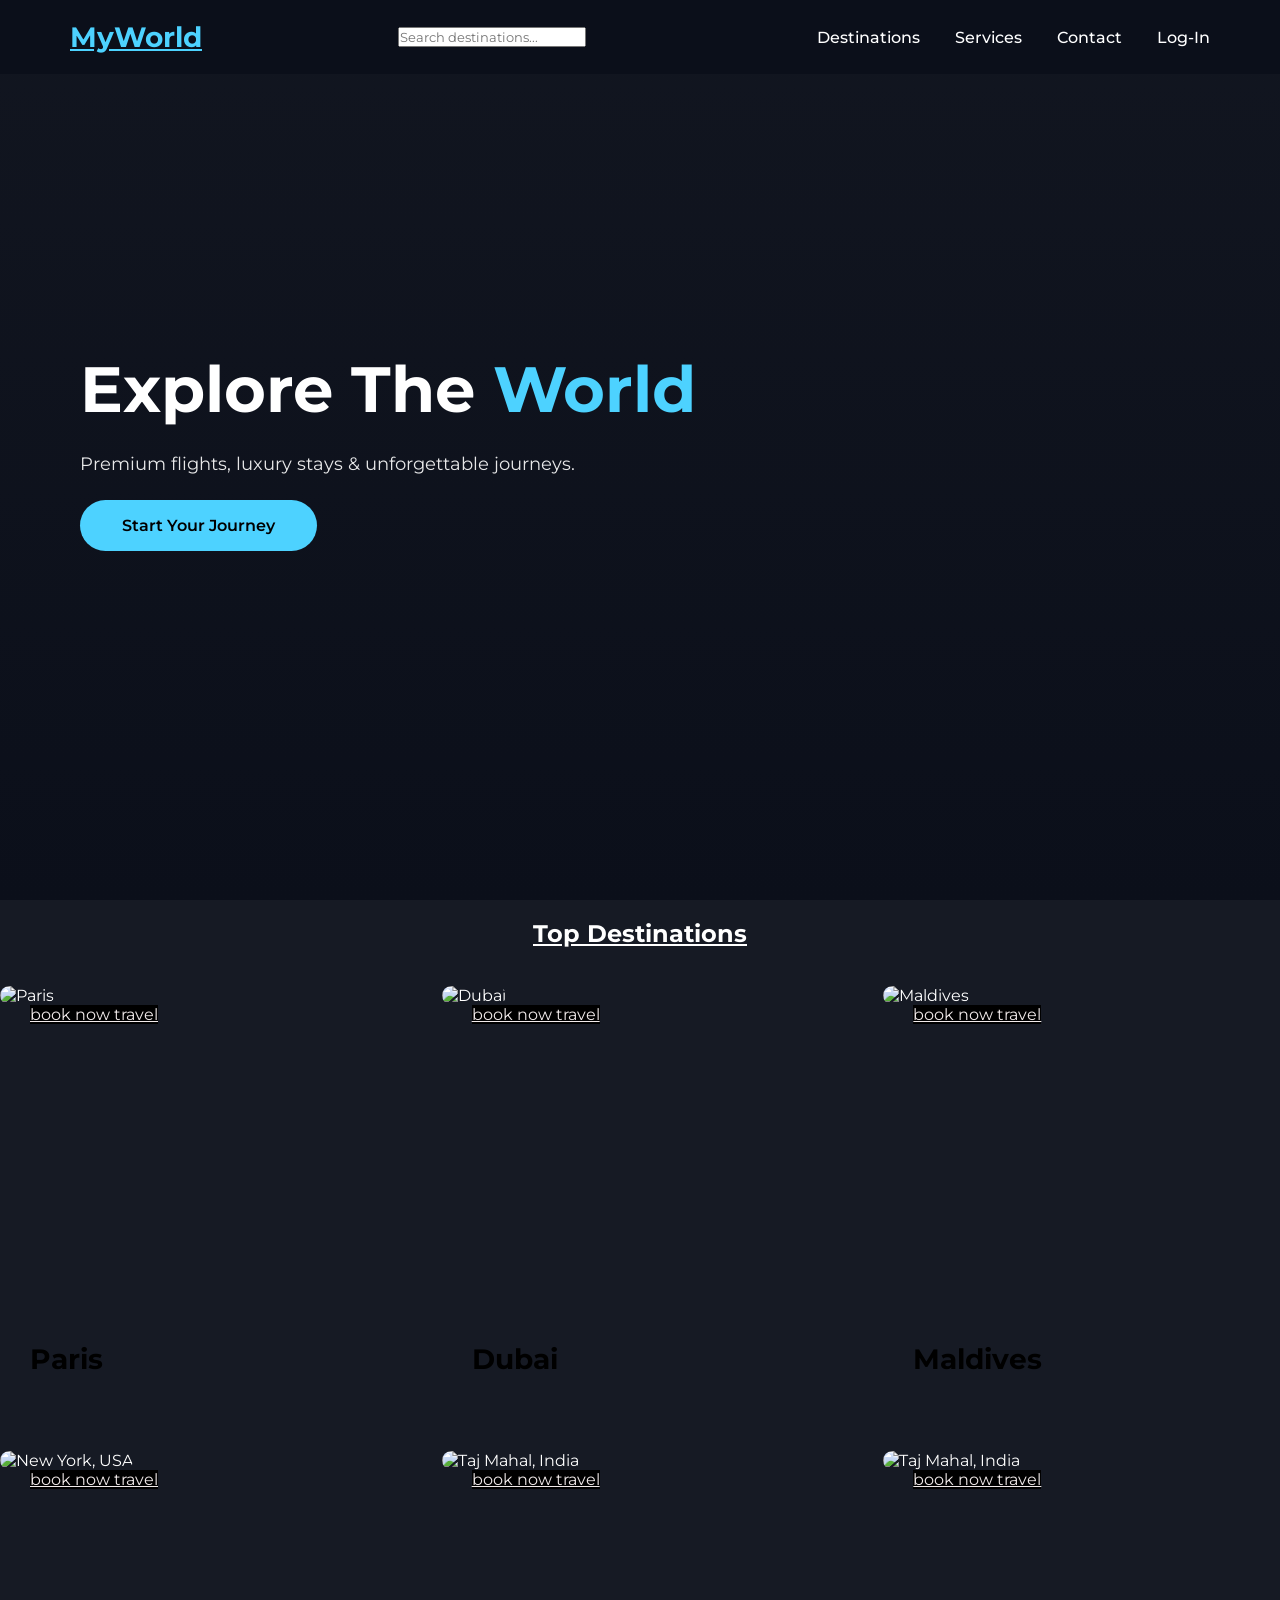
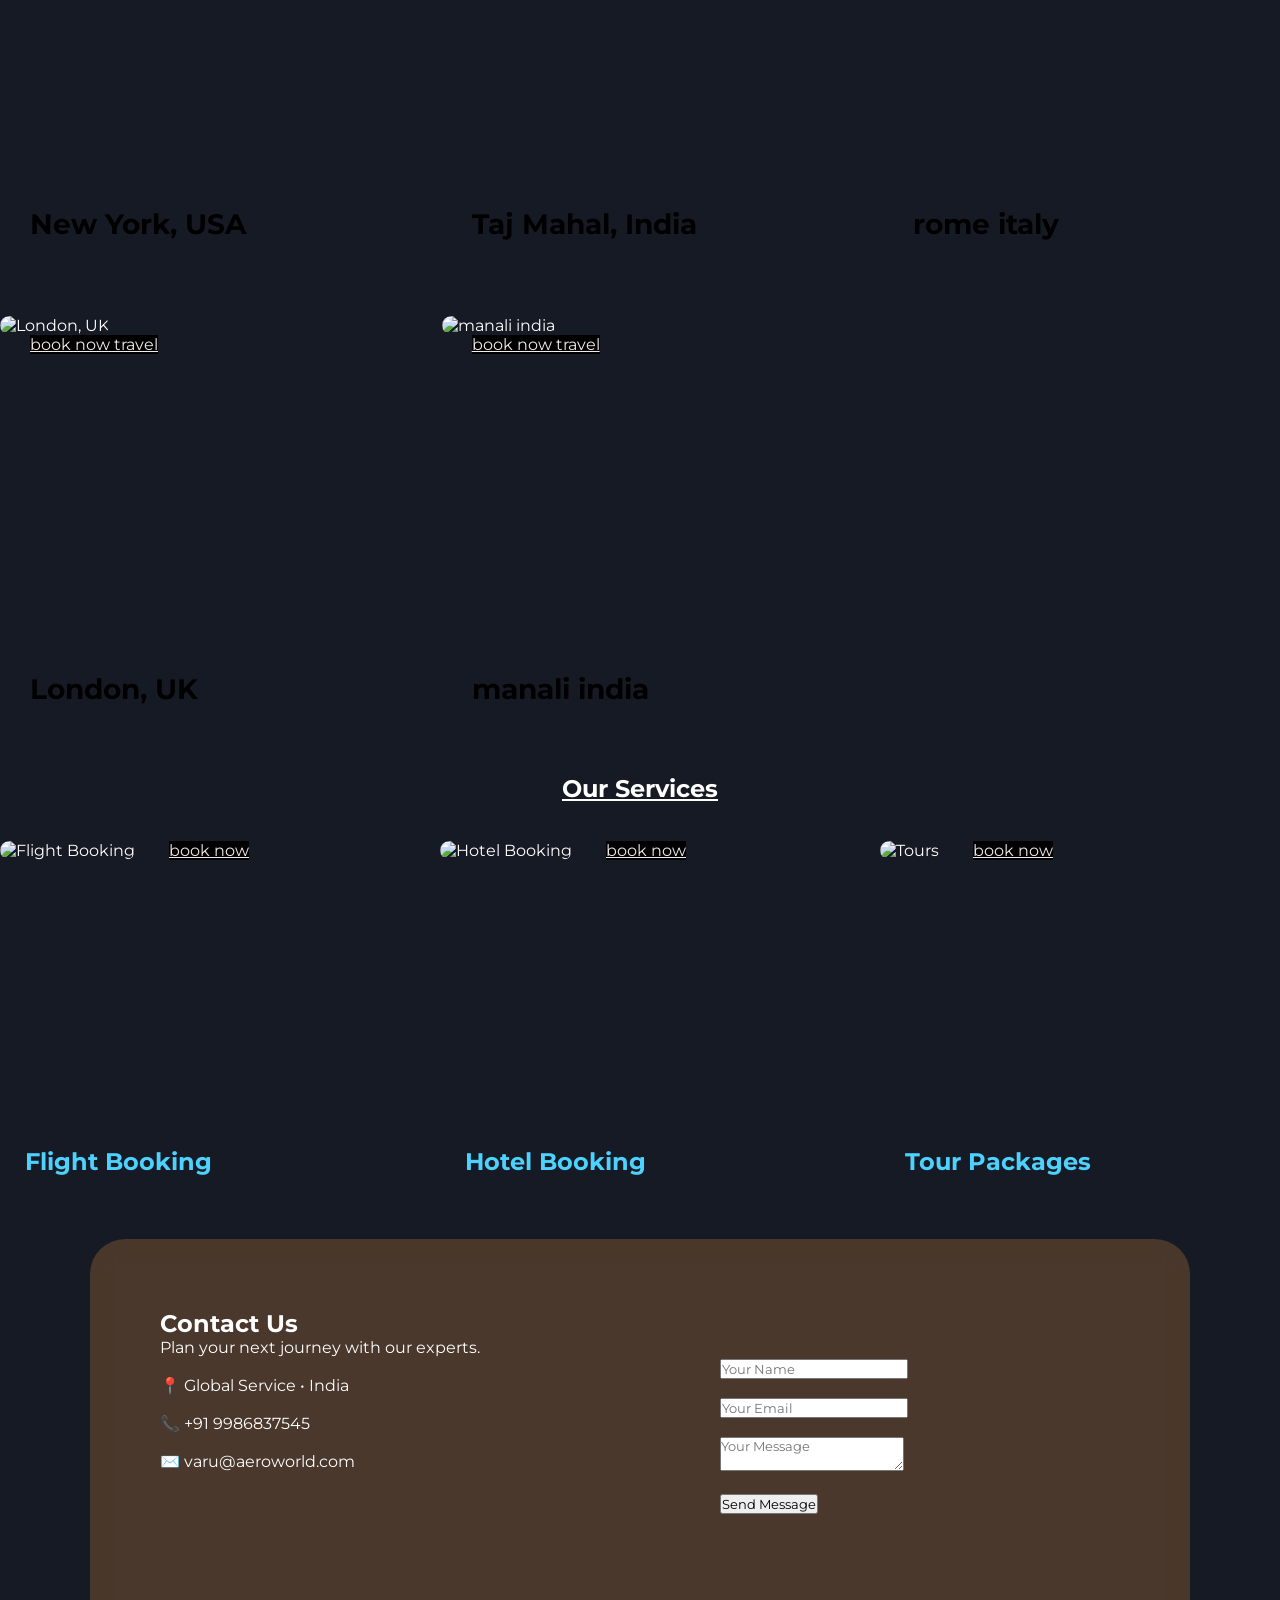
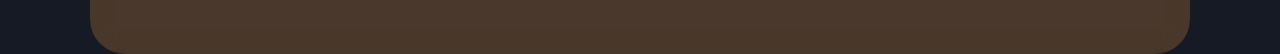
==== index.html @ 5f52fc0b "Add files via upload" ====
<!DOCTYPE html>
<html lang="en">
<head>
  <meta charset="UTF-8">
  <title>AeroWorld – Global Travel</title>
  <meta name="viewport" content="width=device-width, initial-scale=1.0">

  <!-- Google Font -->
  <link href="https://fonts.googleapis.com/css2?family=Montserrat:wght@300;400;600;700&display=swap" rel="stylesheet">

  <!-- External CSS -->
  <link rel="stylesheet" href="my.css">
</head>
<header>
  <nav>
    <h1><u>MyWorld</u></h1>
    <input type="text" placeholder="Search destinations...">
    <ul>
      <li><a href="#dest">Destinations</a></li>
      <li><a href="#services">Services</a></li>
      <li><a href="#contact">Contact</a></li>
      <li><a href="i.html">Log-In</a></li>
    </ul>
  </nav>
</header>
<div class="hero">
  <div class="hero-content">
    <h2>Explore The <span>World</span></h2>
    <p>Premium flights, luxury stays & unforgettable journeys.</p>
    <a href="#dest">Start Your Journey</a>
  </div>
</div>
<br>
<selection id="dest">
<div class="section-title">
  <h2><u>Top Destinations</u></h2>
</div>
<br>
<br>
<div class="destinations">
  <div class="place">
    <img src="https://images.unsplash.com/photo-1505761671935-60b3a7427bad" alt="Paris">
    <div class="place-info"><h3><a href="payment.html">Paris</a></h3></div>
    <a class="box" href="payment.html">book now travel</a>
  </div>

  <div class="place">
    <img src="https://travelbooksfood.com/wp-content/uploads/2019/05/Places_to_visit_in_Dubai_itinerary_Atlantis-1024x555.jpg" alt="Dubai">
    <div class="place-info"><h3><a href="payment.html">Dubai</a></h3></div>
    <a class="box" href="payment.html">book now travel </a>
  </div>

  <div class="place">
    <img src="https://media.istockphoto.com/id/153006184/photo/maldives-villa-piles-on-water.jpg?s=612x612&w=0&k=20&c=YEwre6THY_VD_yIfHOAIBB_j-tIMYBNjMWDm5SXHIOQ=" alt="Maldives">
    <div class="place-info"><h3><a href="payment.html">Maldives</a></h3></div>
    <a class="box" href="payment.html">book now travel</a>
  </div>
  
  <div class="place">
    <img src="https://thumbs.dreamstime.com/b/statue-liberty-new-york-city-skyline-16070453.jpg" alt="New York, USA">
    <div class="place-info"><h3><a href="payment.html">New York, USA</a></h3></div>
    <a class="box" href="payment.html">book now travel</a>
  </div>
  <div class="place">
    <img src="https://i.pinimg.com/736x/43/6c/d0/436cd0fac97b6617bb3ca6f64f1af87b.jpg"alt="Taj Mahal, India">
    <div class="place-info"><h3><a href="payment.html">Taj Mahal, India</a></h3></div>
    <a class="box" href="payment.html">book now travel </a>
  </div>
  <div class="place">
    <img src="https://media.istockphoto.com/id/516314895/photo/rome.jpg?s=612x612&w=0&k=20&c=QKWmeJIo3XB37ICC4Ex-vc4q4F0DzanzY6qYblqFAQc="alt="Taj Mahal, India">
    <div class="place-info"><h3><a href="payment.html">rome italy</a></h3></div>
    <a class="box" href="payment.html">book now travel </a>
  </div>
  <div class="place">
    <img src="https://static.vecteezy.com/system/resources/thumbnails/038/916/068/small/panoramic-view-of-the-city-of-london-business-district-photo.jpg"alt="London, UK">
    <div class="place-info"><h3><a href="payment.html">London, UK</a></h3></div>
    <a class="box" href="payment.html">book now travel  </a>
  </div>
  <div class="place">
    <img src="https://experiencemyindia.com/wp-content/uploads/2024/09/manali.jpg"alt="manali india">
    <div class="place-info"><h3><a href="payment.html">manali india</a></h3></div>
    <a class="box" href="payment.html">book now travel  </a>
  </div>
</div>
</selection>
<br>
<br>
<selection id="services">
<div class="section-title">
  <h2><u>Our Services</u></h2>
</div>
<br>
<br>
<div class="service-grid">
  <div class="service-card">
    <img src="https://images.unsplash.com/photo-1436491865332-7a61a109cc05" alt="Flight Booking">
     <div class="service-info"><h3>Flight Booking</h3></div>
     <a class="box" href="payment.html">book now </a>
</div>
  <div class="service-card">
    <img src="https://images.unsplash.com/photo-1566073771259-6a8506099945" alt="Hotel Booking">
    <div class="service-info"><h3>Hotel Booking</h3></div>
    <a class="box" href="payment.html">book now </a>
  </div>

  <div class="service-card">
    <img src="https://images.unsplash.com/photo-1500530855697-b586d89ba3ee" alt="Tours">
    <div class="service-info"><h3>Tour Packages</h3></div>
    <a class="box" href="payment.html">book now </a>
  </div>
</div>
</selection>
<br>
<br>
<selection id="contact">
<div class="contact-box">
  <div>
    <h2>Contact Us</h2>
    <p>Plan your next journey with our experts.</p>
    <br>
    <p>📍 Global Service • India</p>
    <br>
    <p>📞 +91 9986837545</p>
    <br>
    <p>✉️ varu@aeroworld.com</p>
  </div>

  <form>
    <input type="text" placeholder="Your Name" required>
    <br>
    <br>
    <input type="email" placeholder="Your Email" required>
    <br>
    <br>
    <textarea placeholder="Your Message"></textarea>
    <br>
    <br>
    <button type="submit">Send Message</button>
  </form>
</div>
</selection>
---- my.css ----
*{
    margin:0;
    padding:0;
    box-sizing:border-box;
    font-family:'Montserrat',sans-serif;
  }
  
  body{
    background:#0b0f1af3;
    color:#fff;
  }
  
  /* ================= HEADER ================= */
  header{
    position:fixed;
    top:0;
    width:100%;
    padding:20px 70px;
    background:rgba(11,15,26,0.85);
    backdrop-filter:blur(12px);
    z-index:1000;
  }
  nav{
    display:flex;
    align-items:center;
    justify-content:space-between;
  }

  nav h1{
    font-size:28px;
    font-weight:700;
    display: flex;
    color:#4dd2ff;
    margin: 0%;

  }
  
  nav ul{
    list-style:none;
    display:flex;
  }
  
  nav ul li{
    margin-left:35px;
  }
  
  nav ul li a{
    color:#fff;
    text-decoration:none;
    font-weight:500;
    position:relative;
  }
  
  nav ul li a::after{
    content:'';
    position:absolute;
    width:0;
    height:2px;
    background:#4dd2ff;
    left:0;
    bottom:-6px;
    transition:0.3s;
  }
  
  nav ul li a:hover::after{
    width:100%;
  }
  .hero{
    height:100vh;
    background:
      linear-gradient(180deg,rgba(11,15,26,0.4),#0b0f1a),
      url("https://images.unsplash.com/photo-1488646953014-85cb44e25828");
    background-size:cover;
    background-position:center;
    display:flex;
    align-items:center;
    padding:0 80px;
  }
  
  .hero-content{
    max-width:620px;
    animation:fadeUp 1.5s ease;
  }
  
  .hero-content h2{
    font-size:64px;
  }
  
  .hero-content span{
    color:#4dd2ff;
  }
  
  .hero-content p{
    margin:25px 0;
    font-size:18px;
    opacity:0.9;
  }
  
  .hero-content a{
    display:inline-block;
    padding:16px 42px;
    background:#4dd2ff;
    color:#000;
    border-radius:50px;
    text-decoration:none;
    font-weight:600;
  }
  .section-title
  {
    text-align: center;
  }
  .destinations{
    display:grid;
    grid-template-columns:repeat(auto-fit,minmax(300px,1fr));
    gap:45px;
  }
  
  .place{
    position:relative;
   border-radius: 30px;
    height:420px;
  }
  .place img{
    width:100%;
    height:100%;
    object-fit:cover;
    transition:0.6s;
    border-radius: 30px;
  }
  
  
  .place::after{
    content:'';
    position:absolute;
    inset:0;
  }
  
  .place-info a{
    position:absolute;
    bottom:30px;
    left:30px;
    color: black;
    text-decoration: none;
  }
  
  .place-info h3{
    font-size:28px;
  }
  .box
  {
    text-align: center;
    margin: auto;
    height: 20px;
    width: 80px;
    color:rgb(240, 240, 240) ;
    text-decoration:underline;
    margin: 30px;
  }
  .service-grid{
    display:grid;
    grid-template-columns:repeat(auto-fit,minmax(280px,1fr));
    gap:40px;
  }
  
  .service-card{
    position:relative;
    height:360px;
    border-radius:28px;
  }
  
  .service-card img{
    width:100%;
    height:100%;
    object-fit:cover;
    border-radius: 30px;
    transition: 0.54em;
  }
  
  
  .service-card::after{
    content:'';
    position:absolute;
    inset:0;
  }
  
  .service-info{
    position:absolute;
    bottom:25px;
    left:25px;
    color: rgba(0, 0, 0, 0.622);
  }
  
  .service-info h3{
    color:#4dd2ff;
    font-size:24px;
  }
  .contact-box{
    max-width:1100px;
    margin:auto;
    background:rgba(191,127,62,0.3);
    backdrop-filter:blur(12px);
    border-radius:35px;
    padding:70px;
    display:grid;
    grid-template-columns:1fr 1fr;
    gap:60px;
  }
  
  .contact input,
  .contact textarea{
    width:100%;
    padding:16px;
    margin-bottom:18px;
    border:none;
    border-radius:12px;
    background:#0b0f1a;
    color:#fff;
  }
  
  .contact button{
    width:100%;
    padding:16px;
    border:none;
    border-radius:30px;
    background:#4dd2ff;
    font-weight:600;
    cursor:pointer;
  }
  .box{
    width: 100px;
    height: 20px;
    background-color: black;
    color: #f1eaea;
  }
.contact-box form{
margin:50px;
padding-bottom:20px;

}
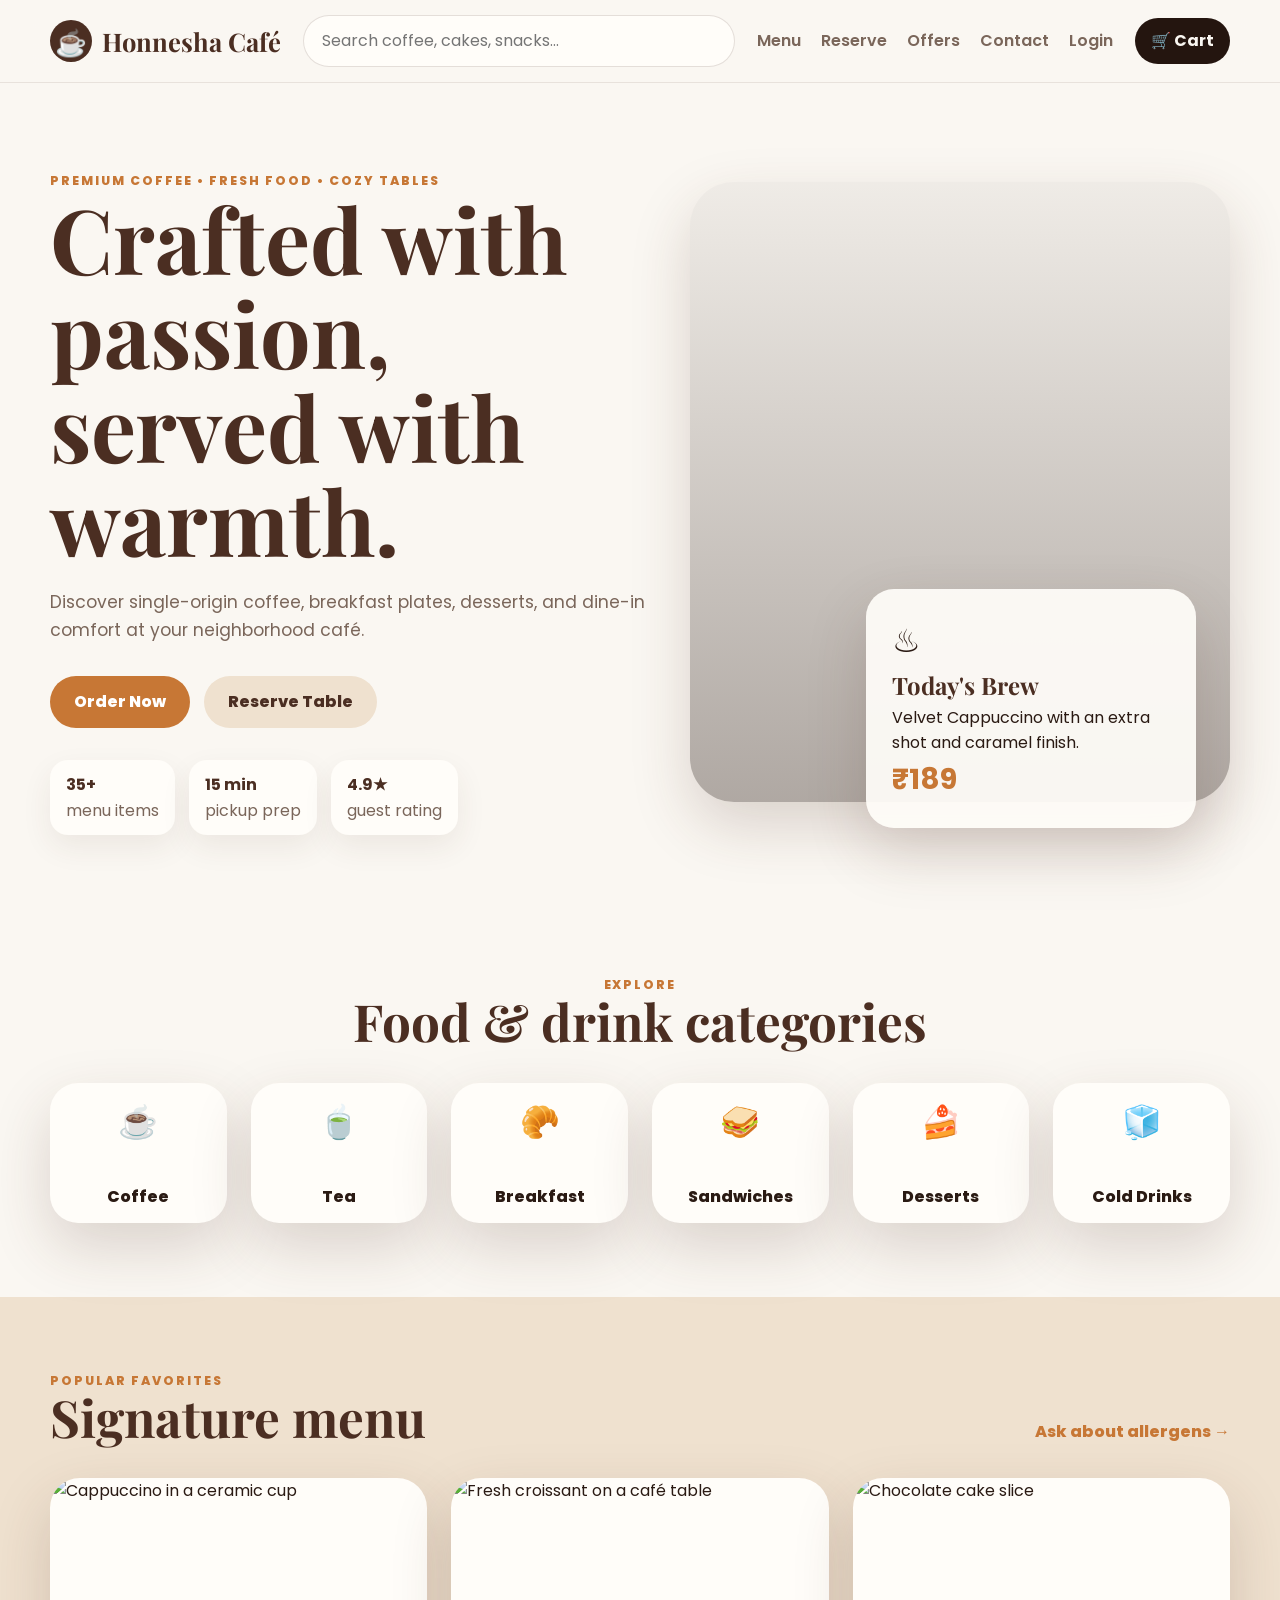
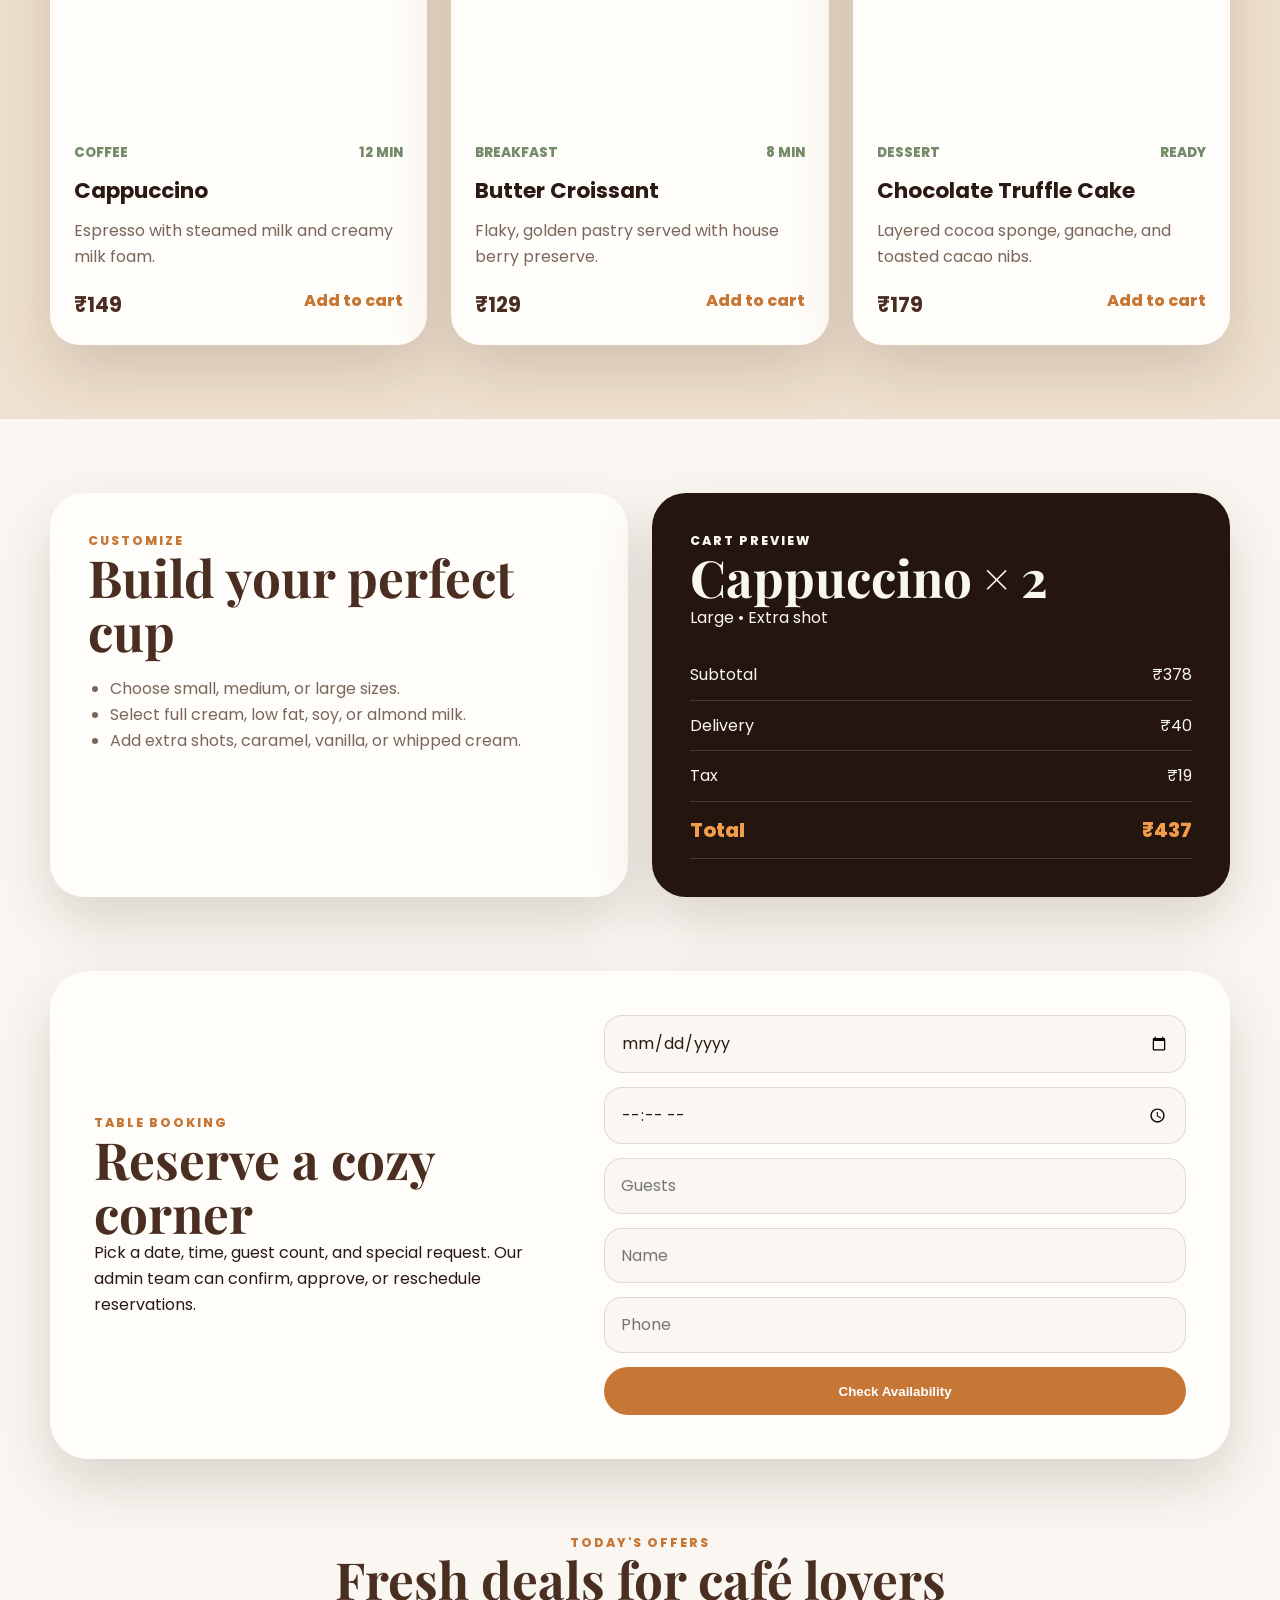
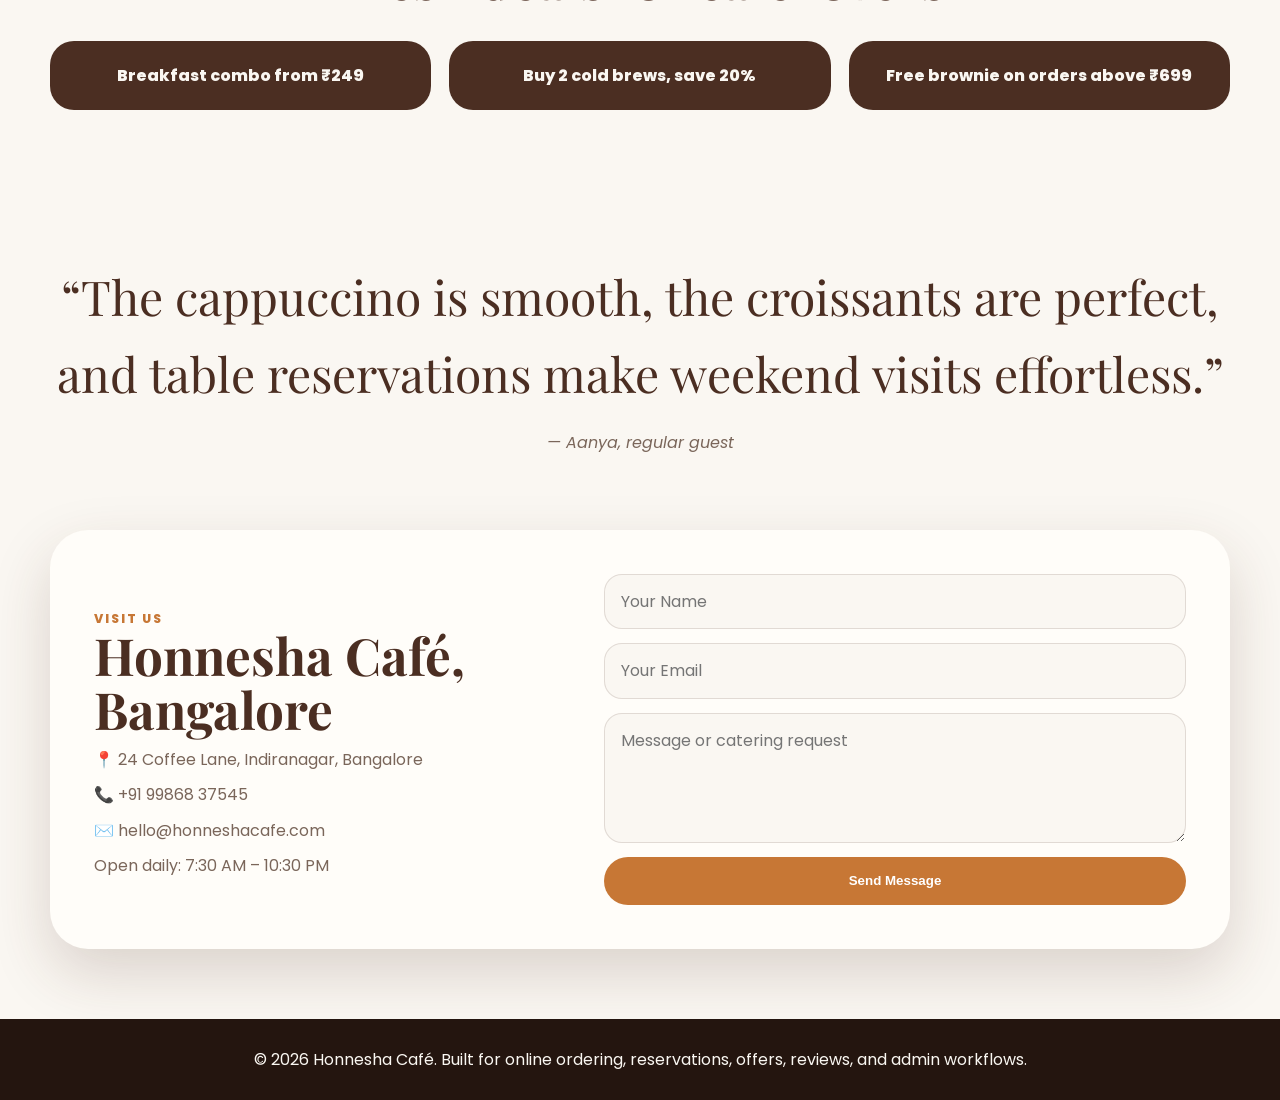
==== commit d0cbdea5: "Build cafe website landing experience" ====
--- a/index.html
+++ b/index.html
@@ -1,141 +1,190 @@
-<!DOCTYPE html>
-<html lang="en">
-<head>
-  <meta charset="UTF-8">
-  <title>AeroWorld – Global Travel</title>
-  <meta name="viewport" content="width=device-width, initial-scale=1.0">
-
-  <!-- Google Font -->
-  <link href="https://fonts.googleapis.com/css2?family=Montserrat:wght@300;400;600;700&display=swap" rel="stylesheet">
-
-  <!-- External CSS -->
-  <link rel="stylesheet" href="my.css">
-</head>
-<header>
-  <nav>
-    <h1><u>MyWorld</u></h1>
-    <input type="text" placeholder="Search destinations...">
-    <ul>
-      <li><a href="#dest">Destinations</a></li>
-      <li><a href="#services">Services</a></li>
-      <li><a href="#contact">Contact</a></li>
-      <li><a href="i.html">Log-In</a></li>
-    </ul>
-  </nav>
-</header>
-<div class="hero">
-  <div class="hero-content">
-    <h2>Explore The <span>World</span></h2>
-    <p>Premium flights, luxury stays & unforgettable journeys.</p>
-    <a href="#dest">Start Your Journey</a>
-  </div>
-</div>
-<br>
-<selection id="dest">
-<div class="section-title">
-  <h2><u>Top Destinations</u></h2>
-</div>
-<br>
-<br>
-<div class="destinations">
-  <div class="place">
-    <img src="https://images.unsplash.com/photo-1505761671935-60b3a7427bad" alt="Paris">
-    <div class="place-info"><h3><a href="payment.html">Paris</a></h3></div>
-    <a class="box" href="payment.html">book now travel</a>
-  </div>
-
-  <div class="place">
-    <img src="https://travelbooksfood.com/wp-content/uploads/2019/05/Places_to_visit_in_Dubai_itinerary_Atlantis-1024x555.jpg" alt="Dubai">
-    <div class="place-info"><h3><a href="payment.html">Dubai</a></h3></div>
-    <a class="box" href="payment.html">book now travel </a>
-  </div>
-
-  <div class="place">
-    <img src="https://media.istockphoto.com/id/153006184/photo/maldives-villa-piles-on-water.jpg?s=612x612&w=0&k=20&c=YEwre6THY_VD_yIfHOAIBB_j-tIMYBNjMWDm5SXHIOQ=" alt="Maldives">
-    <div class="place-info"><h3><a href="payment.html">Maldives</a></h3></div>
-    <a class="box" href="payment.html">book now travel</a>
-  </div>
-  
-  <div class="place">
-    <img src="https://thumbs.dreamstime.com/b/statue-liberty-new-york-city-skyline-16070453.jpg" alt="New York, USA">
-    <div class="place-info"><h3><a href="payment.html">New York, USA</a></h3></div>
-    <a class="box" href="payment.html">book now travel</a>
-  </div>
-  <div class="place">
-    <img src="https://i.pinimg.com/736x/43/6c/d0/436cd0fac97b6617bb3ca6f64f1af87b.jpg"alt="Taj Mahal, India">
-    <div class="place-info"><h3><a href="payment.html">Taj Mahal, India</a></h3></div>
-    <a class="box" href="payment.html">book now travel </a>
-  </div>
-  <div class="place">
-    <img src="https://media.istockphoto.com/id/516314895/photo/rome.jpg?s=612x612&w=0&k=20&c=QKWmeJIo3XB37ICC4Ex-vc4q4F0DzanzY6qYblqFAQc="alt="Taj Mahal, India">
-    <div class="place-info"><h3><a href="payment.html">rome italy</a></h3></div>
-    <a class="box" href="payment.html">book now travel </a>
-  </div>
-  <div class="place">
-    <img src="https://static.vecteezy.com/system/resources/thumbnails/038/916/068/small/panoramic-view-of-the-city-of-london-business-district-photo.jpg"alt="London, UK">
-    <div class="place-info"><h3><a href="payment.html">London, UK</a></h3></div>
-    <a class="box" href="payment.html">book now travel  </a>
-  </div>
-  <div class="place">
-    <img src="https://experiencemyindia.com/wp-content/uploads/2024/09/manali.jpg"alt="manali india">
-    <div class="place-info"><h3><a href="payment.html">manali india</a></h3></div>
-    <a class="box" href="payment.html">book now travel  </a>
-  </div>
-</div>
-</selection>
-<br>
-<br>
-<selection id="services">
-<div class="section-title">
-  <h2><u>Our Services</u></h2>
-</div>
-<br>
-<br>
-<div class="service-grid">
-  <div class="service-card">
-    <img src="https://images.unsplash.com/photo-1436491865332-7a61a109cc05" alt="Flight Booking">
-     <div class="service-info"><h3>Flight Booking</h3></div>
-     <a class="box" href="payment.html">book now </a>
-</div>
-  <div class="service-card">
-    <img src="https://images.unsplash.com/photo-1566073771259-6a8506099945" alt="Hotel Booking">
-    <div class="service-info"><h3>Hotel Booking</h3></div>
-    <a class="box" href="payment.html">book now </a>
-  </div>
-
-  <div class="service-card">
-    <img src="https://images.unsplash.com/photo-1500530855697-b586d89ba3ee" alt="Tours">
-    <div class="service-info"><h3>Tour Packages</h3></div>
-    <a class="box" href="payment.html">book now </a>
-  </div>
-</div>
-</selection>
-<br>
-<br>
-<selection id="contact">
-<div class="contact-box">
-  <div>
-    <h2>Contact Us</h2>
-    <p>Plan your next journey with our experts.</p>
-    <br>
-    <p>📍 Global Service • India</p>
-    <br>
-    <p>📞 +91 9986837545</p>
-    <br>
-    <p>✉️ varu@aeroworld.com</p>
-  </div>
-
-  <form>
-    <input type="text" placeholder="Your Name" required>
-    <br>
-    <br>
-    <input type="email" placeholder="Your Email" required>
-    <br>
-    <br>
-    <textarea placeholder="Your Message"></textarea>
-    <br>
-    <br>
-    <button type="submit">Send Message</button>
-  </form>
-</div>
-</selection>+<!DOCTYPE html>
+<html lang="en">
+<head>
+  <meta charset="UTF-8">
+  <meta name="viewport" content="width=device-width, initial-scale=1.0">
+  <meta name="description" content="Honnesha Café serves specialty coffee, fresh desserts, breakfast plates, online ordering, table reservations, and local pickup in Bangalore.">
+  <meta property="og:title" content="Honnesha Café | Fresh Coffee, Food & Reservations">
+  <meta property="og:description" content="Order handcrafted coffee, reserve a table, explore offers, and discover today's café favorites.">
+  <title>Honnesha Café | Fresh Coffee, Food & Reservations</title>
+  <link rel="preconnect" href="https://fonts.googleapis.com">
+  <link rel="preconnect" href="https://fonts.gstatic.com" crossorigin>
+  <link href="https://fonts.googleapis.com/css2?family=Playfair+Display:wght@600;700&family=Poppins:wght@300;400;500;600;700&display=swap" rel="stylesheet">
+  <link rel="stylesheet" href="my.css">
+</head>
+<body>
+  <header class="site-header">
+    <nav class="navbar" aria-label="Primary navigation">
+      <a class="brand" href="index.html" aria-label="Honnesha Café home">
+        <span class="brand-mark">☕</span>
+        <span>Honnesha Café</span>
+      </a>
+      <input class="nav-search" type="search" placeholder="Search coffee, cakes, snacks..." aria-label="Search menu">
+      <ul class="nav-links">
+        <li><a href="#menu">Menu</a></li>
+        <li><a href="#reservation">Reserve</a></li>
+        <li><a href="#offers">Offers</a></li>
+        <li><a href="#contact">Contact</a></li>
+        <li><a href="i.html">Login</a></li>
+      </ul>
+      <a class="cart-chip" href="payment.html" aria-label="Open cart">🛒 Cart</a>
+    </nav>
+  </header>
+
+  <main>
+    <section class="hero" id="home">
+      <div class="hero-content">
+        <p class="eyebrow">Premium coffee • Fresh food • Cozy tables</p>
+        <h1>Crafted with passion, served with warmth.</h1>
+        <p>Discover single-origin coffee, breakfast plates, desserts, and dine-in comfort at your neighborhood café.</p>
+        <div class="hero-actions">
+          <a class="btn btn-primary" href="#menu">Order Now</a>
+          <a class="btn btn-secondary" href="#reservation">Reserve Table</a>
+        </div>
+        <div class="hero-stats" aria-label="Café highlights">
+          <span><strong>35+</strong> menu items</span>
+          <span><strong>15 min</strong> pickup prep</span>
+          <span><strong>4.9★</strong> guest rating</span>
+        </div>
+      </div>
+      <div class="hero-card" aria-label="Featured cappuccino card">
+        <span class="steam">♨</span>
+        <h2>Today's Brew</h2>
+        <p>Velvet Cappuccino with an extra shot and caramel finish.</p>
+        <strong>₹189</strong>
+      </div>
+    </section>
+
+    <section class="section" id="categories">
+      <div class="section-heading">
+        <p class="eyebrow">Explore</p>
+        <h2>Food & drink categories</h2>
+      </div>
+      <div class="category-grid">
+        <article>☕<span>Coffee</span></article>
+        <article>🍵<span>Tea</span></article>
+        <article>🥐<span>Breakfast</span></article>
+        <article>🥪<span>Sandwiches</span></article>
+        <article>🍰<span>Desserts</span></article>
+        <article>🧊<span>Cold Drinks</span></article>
+      </div>
+    </section>
+
+    <section class="section warm-section" id="menu">
+      <div class="section-heading split">
+        <div>
+          <p class="eyebrow">Popular favorites</p>
+          <h2>Signature menu</h2>
+        </div>
+        <a class="text-link" href="#contact">Ask about allergens →</a>
+      </div>
+      <div class="menu-grid">
+        <article class="product-card">
+          <img src="https://images.unsplash.com/photo-1514432324607-a09d9b4aefdd?auto=format&fit=crop&w=900&q=80" alt="Cappuccino in a ceramic cup">
+          <div>
+            <div class="product-meta"><span>Coffee</span><span>12 min</span></div>
+            <h3>Cappuccino</h3>
+            <p>Espresso with steamed milk and creamy milk foam.</p>
+            <div class="price-row"><strong>₹149</strong><a href="payment.html">Add to cart</a></div>
+          </div>
+        </article>
+        <article class="product-card">
+          <img src="https://images.unsplash.com/photo-1509440159596-0249088772ff?auto=format&fit=crop&w=900&q=80" alt="Fresh croissant on a café table">
+          <div>
+            <div class="product-meta"><span>Breakfast</span><span>8 min</span></div>
+            <h3>Butter Croissant</h3>
+            <p>Flaky, golden pastry served with house berry preserve.</p>
+            <div class="price-row"><strong>₹129</strong><a href="payment.html">Add to cart</a></div>
+          </div>
+        </article>
+        <article class="product-card">
+          <img src="https://images.unsplash.com/photo-1578985545062-69928b1d9587?auto=format&fit=crop&w=900&q=80" alt="Chocolate cake slice">
+          <div>
+            <div class="product-meta"><span>Dessert</span><span>Ready</span></div>
+            <h3>Chocolate Truffle Cake</h3>
+            <p>Layered cocoa sponge, ganache, and toasted cacao nibs.</p>
+            <div class="price-row"><strong>₹179</strong><a href="payment.html">Add to cart</a></div>
+          </div>
+        </article>
+      </div>
+    </section>
+
+    <section class="section feature-grid" id="ordering">
+      <div class="feature-card">
+        <p class="eyebrow">Customize</p>
+        <h2>Build your perfect cup</h2>
+        <ul class="check-list">
+          <li>Choose small, medium, or large sizes.</li>
+          <li>Select full cream, low fat, soy, or almond milk.</li>
+          <li>Add extra shots, caramel, vanilla, or whipped cream.</li>
+        </ul>
+      </div>
+      <div class="feature-card dark-card">
+        <p class="eyebrow">Cart preview</p>
+        <h2>Cappuccino × 2</h2>
+        <p>Large • Extra shot</p>
+        <dl class="bill">
+          <div><dt>Subtotal</dt><dd>₹378</dd></div>
+          <div><dt>Delivery</dt><dd>₹40</dd></div>
+          <div><dt>Tax</dt><dd>₹19</dd></div>
+          <div class="total"><dt>Total</dt><dd>₹437</dd></div>
+        </dl>
+      </div>
+    </section>
+
+    <section class="section reservation-section" id="reservation">
+      <div>
+        <p class="eyebrow">Table booking</p>
+        <h2>Reserve a cozy corner</h2>
+        <p>Pick a date, time, guest count, and special request. Our admin team can confirm, approve, or reschedule reservations.</p>
+      </div>
+      <form class="reservation-form">
+        <input type="date" aria-label="Reservation date" required>
+        <input type="time" aria-label="Reservation time" required>
+        <input type="number" min="1" max="12" placeholder="Guests" aria-label="Number of guests" required>
+        <input type="text" placeholder="Name" aria-label="Customer name" required>
+        <input type="tel" placeholder="Phone" aria-label="Phone number" required>
+        <button class="btn btn-primary" type="submit">Check Availability</button>
+      </form>
+    </section>
+
+    <section class="section" id="offers">
+      <div class="section-heading">
+        <p class="eyebrow">Today's offers</p>
+        <h2>Fresh deals for café lovers</h2>
+      </div>
+      <div class="offer-strip">
+        <span>Breakfast combo from ₹249</span>
+        <span>Buy 2 cold brews, save 20%</span>
+        <span>Free brownie on orders above ₹699</span>
+      </div>
+    </section>
+
+    <section class="section reviews" id="reviews">
+      <blockquote>“The cappuccino is smooth, the croissants are perfect, and table reservations make weekend visits effortless.”</blockquote>
+      <cite>— Aanya, regular guest</cite>
+    </section>
+
+    <section class="section contact-box" id="contact">
+      <div>
+        <p class="eyebrow">Visit us</p>
+        <h2>Honnesha Café, Bangalore</h2>
+        <p>📍 24 Coffee Lane, Indiranagar, Bangalore</p>
+        <p>📞 +91 99868 37545</p>
+        <p>✉️ hello@honneshacafe.com</p>
+        <p>Open daily: 7:30 AM – 10:30 PM</p>
+      </div>
+      <form>
+        <input type="text" placeholder="Your Name" required>
+        <input type="email" placeholder="Your Email" required>
+        <textarea placeholder="Message or catering request"></textarea>
+        <button class="btn btn-primary" type="submit">Send Message</button>
+      </form>
+    </section>
+  </main>
+
+  <footer class="site-footer">
+    <p>© 2026 Honnesha Café. Built for online ordering, reservations, offers, reviews, and admin workflows.</p>
+  </footer>
+</body>
+</html>
--- a/my.css
+++ b/my.css
@@ -1,241 +1,237 @@
-
-*{
-    margin:0;
-    padding:0;
-    box-sizing:border-box;
-    font-family:'Montserrat',sans-serif;
-  }
-  
-  body{
-    background:#0b0f1af3;
-    color:#fff;
-  }
-  
-  /* ================= HEADER ================= */
-  header{
-    position:fixed;
-    top:0;
-    width:100%;
-    padding:20px 70px;
-    background:rgba(11,15,26,0.85);
-    backdrop-filter:blur(12px);
-    z-index:1000;
-  }
-  nav{
-    display:flex;
-    align-items:center;
-    justify-content:space-between;
-  }
-
-  nav h1{
-    font-size:28px;
-    font-weight:700;
-    display: flex;
-    color:#4dd2ff;
-    margin: 0%;
-
-  }
-  
-  nav ul{
-    list-style:none;
-    display:flex;
-  }
-  
-  nav ul li{
-    margin-left:35px;
-  }
-  
-  nav ul li a{
-    color:#fff;
-    text-decoration:none;
-    font-weight:500;
-    position:relative;
-  }
-  
-  nav ul li a::after{
-    content:'';
-    position:absolute;
-    width:0;
-    height:2px;
-    background:#4dd2ff;
-    left:0;
-    bottom:-6px;
-    transition:0.3s;
-  }
-  
-  nav ul li a:hover::after{
-    width:100%;
-  }
-  .hero{
-    height:100vh;
-    background:
-      linear-gradient(180deg,rgba(11,15,26,0.4),#0b0f1a),
-      url("https://images.unsplash.com/photo-1488646953014-85cb44e25828");
-    background-size:cover;
-    background-position:center;
-    display:flex;
-    align-items:center;
-    padding:0 80px;
-  }
-  
-  .hero-content{
-    max-width:620px;
-    animation:fadeUp 1.5s ease;
-  }
-  
-  .hero-content h2{
-    font-size:64px;
-  }
-  
-  .hero-content span{
-    color:#4dd2ff;
-  }
-  
-  .hero-content p{
-    margin:25px 0;
-    font-size:18px;
-    opacity:0.9;
-  }
-  
-  .hero-content a{
-    display:inline-block;
-    padding:16px 42px;
-    background:#4dd2ff;
-    color:#000;
-    border-radius:50px;
-    text-decoration:none;
-    font-weight:600;
-  }
-  .section-title
-  {
-    text-align: center;
-  }
-  .destinations{
-    display:grid;
-    grid-template-columns:repeat(auto-fit,minmax(300px,1fr));
-    gap:45px;
-  }
-  
-  .place{
-    position:relative;
-   border-radius: 30px;
-    height:420px;
-  }
-  .place img{
-    width:100%;
-    height:100%;
-    object-fit:cover;
-    transition:0.6s;
-    border-radius: 30px;
-  }
-  
-  
-  .place::after{
-    content:'';
-    position:absolute;
-    inset:0;
-  }
-  
-  .place-info a{
-    position:absolute;
-    bottom:30px;
-    left:30px;
-    color: black;
-    text-decoration: none;
-  }
-  
-  .place-info h3{
-    font-size:28px;
-  }
-  .box
-  {
-    text-align: center;
-    margin: auto;
-    height: 20px;
-    width: 80px;
-    color:rgb(240, 240, 240) ;
-    text-decoration:underline;
-    margin: 30px;
-  }
-  .service-grid{
-    display:grid;
-    grid-template-columns:repeat(auto-fit,minmax(280px,1fr));
-    gap:40px;
-  }
-  
-  .service-card{
-    position:relative;
-    height:360px;
-    border-radius:28px;
-  }
-  
-  .service-card img{
-    width:100%;
-    height:100%;
-    object-fit:cover;
-    border-radius: 30px;
-    transition: 0.54em;
-  }
-  
-  
-  .service-card::after{
-    content:'';
-    position:absolute;
-    inset:0;
-  }
-  
-  .service-info{
-    position:absolute;
-    bottom:25px;
-    left:25px;
-    color: rgba(0, 0, 0, 0.622);
-  }
-  
-  .service-info h3{
-    color:#4dd2ff;
-    font-size:24px;
-  }
-  .contact-box{
-    max-width:1100px;
-    margin:auto;
-    background:rgba(191,127,62,0.3);
-    backdrop-filter:blur(12px);
-    border-radius:35px;
-    padding:70px;
-    display:grid;
-    grid-template-columns:1fr 1fr;
-    gap:60px;
-  }
-  
-  .contact input,
-  .contact textarea{
-    width:100%;
-    padding:16px;
-    margin-bottom:18px;
-    border:none;
-    border-radius:12px;
-    background:#0b0f1a;
-    color:#fff;
-  }
-  
-  .contact button{
-    width:100%;
-    padding:16px;
-    border:none;
-    border-radius:30px;
-    background:#4dd2ff;
-    font-weight:600;
-    cursor:pointer;
-  }
-  .box{
-    width: 100px;
-    height: 20px;
-    background-color: black;
-    color: #f1eaea;
-  }
-.contact-box form{
-margin:50px;
-padding-bottom:20px;
-
-}
-
+:root {
+  --coffee: #4b2e22;
+  --espresso: #24150f;
+  --cream: #faf7f2;
+  --latte: #efe1cf;
+  --caramel: #c77735;
+  --orange: #f29d4b;
+  --sage: #748c69;
+  --text: #2a1a13;
+  --muted: #7a665a;
+  --white: #fffdf9;
+  --shadow: 0 24px 60px rgba(75, 46, 34, 0.18);
+}
+
+* { box-sizing: border-box; margin: 0; padding: 0; }
+html { scroll-behavior: smooth; }
+body {
+  background: var(--cream);
+  color: var(--text);
+  font-family: 'Poppins', sans-serif;
+  line-height: 1.6;
+}
+img { display: block; max-width: 100%; }
+a { color: inherit; text-decoration: none; }
+
+.site-header {
+  position: sticky;
+  top: 0;
+  z-index: 10;
+  background: rgba(250, 247, 242, 0.92);
+  border-bottom: 1px solid rgba(75, 46, 34, 0.1);
+  backdrop-filter: blur(16px);
+}
+.navbar {
+  width: min(1180px, calc(100% - 32px));
+  min-height: 82px;
+  margin: auto;
+  display: flex;
+  align-items: center;
+  gap: 22px;
+}
+.brand {
+  display: inline-flex;
+  align-items: center;
+  gap: 10px;
+  color: var(--coffee);
+  font-family: 'Playfair Display', serif;
+  font-size: clamp(1.3rem, 2vw, 1.7rem);
+  font-weight: 700;
+  white-space: nowrap;
+}
+.brand-mark {
+  display: grid;
+  place-items: center;
+  width: 42px;
+  height: 42px;
+  border-radius: 50%;
+  background: var(--coffee);
+  color: var(--cream);
+}
+.nav-search {
+  flex: 1;
+  min-width: 180px;
+  border: 1px solid rgba(75, 46, 34, 0.15);
+  border-radius: 999px;
+  padding: 12px 18px;
+  background: var(--white);
+  color: var(--text);
+}
+.nav-links {
+  display: flex;
+  align-items: center;
+  gap: 20px;
+  list-style: none;
+  color: var(--muted);
+  font-weight: 600;
+}
+.nav-links a:hover { color: var(--caramel); }
+.cart-chip {
+  padding: 10px 16px;
+  border-radius: 999px;
+  background: var(--espresso);
+  color: var(--cream);
+  font-weight: 700;
+}
+
+.hero {
+  width: min(1180px, calc(100% - 32px));
+  min-height: calc(100vh - 82px);
+  margin: auto;
+  display: grid;
+  grid-template-columns: minmax(0, 1.05fr) minmax(300px, 0.95fr);
+  gap: 44px;
+  align-items: center;
+  padding: 64px 0;
+}
+.hero::after {
+  content: '';
+  min-height: 620px;
+  border-radius: 44px;
+  background: linear-gradient(180deg, rgba(36, 21, 15, 0.05), rgba(36, 21, 15, 0.35)), url('https://images.unsplash.com/photo-1501339847302-ac426a4a7cbb?auto=format&fit=crop&w=1100&q=85') center/cover;
+  box-shadow: var(--shadow);
+}
+.hero-content h1, .section h2 {
+  font-family: 'Playfair Display', serif;
+  color: var(--coffee);
+  line-height: 1.05;
+}
+.hero-content h1 { font-size: clamp(3rem, 7vw, 6.4rem); }
+.hero-content p { max-width: 620px; margin-top: 22px; color: var(--muted); font-size: 1.08rem; }
+.eyebrow {
+  color: var(--caramel) !important;
+  font-size: .78rem !important;
+  font-weight: 800;
+  letter-spacing: .16em;
+  text-transform: uppercase;
+}
+.hero-actions, .hero-stats { display: flex; flex-wrap: wrap; gap: 14px; margin-top: 32px; }
+.btn {
+  display: inline-flex;
+  justify-content: center;
+  align-items: center;
+  min-height: 48px;
+  border: 0;
+  border-radius: 999px;
+  padding: 13px 24px;
+  font-weight: 800;
+  cursor: pointer;
+}
+.btn-primary { background: var(--caramel); color: white; }
+.btn-secondary { background: var(--latte); color: var(--coffee); }
+.hero-stats span {
+  padding: 12px 16px;
+  border-radius: 18px;
+  background: var(--white);
+  box-shadow: 0 12px 30px rgba(75, 46, 34, 0.08);
+  color: var(--muted);
+}
+.hero-stats strong { display: block; color: var(--coffee); }
+.hero-card {
+  position: absolute;
+  right: max(32px, calc((100vw - 1180px) / 2 + 34px));
+  bottom: 72px;
+  width: min(330px, calc(100% - 64px));
+  padding: 26px;
+  border-radius: 28px;
+  background: rgba(255, 253, 249, 0.92);
+  box-shadow: var(--shadow);
+}
+.hero-card h2 { font-family: 'Playfair Display', serif; color: var(--coffee); }
+.hero-card strong { color: var(--caramel); font-size: 1.8rem; }
+.steam { font-size: 2rem; }
+
+.section { width: min(1180px, calc(100% - 32px)); margin: auto; padding: 74px 0; }
+.section-heading { text-align: center; margin-bottom: 34px; }
+.section-heading h2, .section h2 { font-size: clamp(2rem, 4vw, 3.3rem); }
+.split { display: flex; align-items: end; justify-content: space-between; gap: 20px; text-align: left; }
+.text-link { color: var(--caramel); font-weight: 800; }
+.category-grid, .menu-grid, .feature-grid { display: grid; gap: 24px; }
+.category-grid { grid-template-columns: repeat(6, 1fr); }
+.category-grid article {
+  display: grid;
+  place-items: center;
+  gap: 12px;
+  min-height: 140px;
+  border-radius: 28px;
+  background: var(--white);
+  box-shadow: var(--shadow);
+  font-size: 2rem;
+}
+.category-grid span { font-size: 1rem; font-weight: 800; }
+.warm-section { background: var(--latte); width: 100%; padding-inline: max(16px, calc((100vw - 1180px) / 2)); }
+.menu-grid { grid-template-columns: repeat(3, 1fr); }
+.product-card { overflow: hidden; border-radius: 30px; background: var(--white); box-shadow: var(--shadow); }
+.product-card img { width: 100%; height: 240px; object-fit: cover; }
+.product-card > div { padding: 24px; }
+.product-meta, .price-row, .bill div { display: flex; justify-content: space-between; gap: 12px; }
+.product-meta { color: var(--sage); font-size: .84rem; font-weight: 800; text-transform: uppercase; }
+.product-card h3 { margin-top: 10px; font-size: 1.35rem; }
+.product-card p { margin: 10px 0 18px; color: var(--muted); }
+.price-row strong { color: var(--coffee); font-size: 1.3rem; }
+.price-row a { color: var(--caramel); font-weight: 800; }
+.feature-grid { grid-template-columns: 1fr 1fr; }
+.feature-card { padding: 38px; border-radius: 34px; background: var(--white); box-shadow: var(--shadow); }
+.dark-card { background: var(--espresso); color: var(--cream); }
+.dark-card h2, .dark-card .eyebrow { color: var(--cream) !important; }
+.check-list { margin-top: 18px; padding-left: 22px; color: var(--muted); }
+.bill { margin-top: 20px; }
+.bill div { padding: 12px 0; border-bottom: 1px solid rgba(250, 247, 242, 0.16); }
+.total { color: var(--orange); font-size: 1.25rem; font-weight: 800; }
+.reservation-section, .contact-box {
+  display: grid;
+  grid-template-columns: .9fr 1.1fr;
+  gap: 34px;
+  align-items: center;
+  padding: 44px;
+  border-radius: 38px;
+  background: var(--white);
+  box-shadow: var(--shadow);
+}
+.reservation-form, .contact-box form { display: grid; gap: 14px; }
+input, textarea {
+  width: 100%;
+  border: 1px solid rgba(75, 46, 34, 0.14);
+  border-radius: 18px;
+  padding: 14px 16px;
+  background: var(--cream);
+  color: var(--text);
+  font: inherit;
+}
+textarea { min-height: 130px; resize: vertical; }
+.offer-strip { display: grid; grid-template-columns: repeat(3, 1fr); gap: 18px; }
+.offer-strip span { padding: 22px; border-radius: 24px; background: var(--coffee); color: var(--cream); font-weight: 800; text-align: center; }
+.reviews { text-align: center; }
+.reviews blockquote { font-family: 'Playfair Display', serif; font-size: clamp(1.8rem, 4vw, 3rem); color: var(--coffee); }
+.reviews cite { display: block; margin-top: 18px; color: var(--muted); }
+.contact-box { margin-bottom: 70px; }
+.contact-box p { margin-top: 10px; color: var(--muted); }
+.site-footer { padding: 28px 16px; background: var(--espresso); color: var(--cream); text-align: center; }
+
+@media (max-width: 900px) {
+  .navbar { flex-wrap: wrap; padding: 14px 0; }
+  .nav-search { order: 3; flex-basis: 100%; }
+  .nav-links { width: 100%; overflow-x: auto; padding-bottom: 8px; }
+  .hero, .feature-grid, .reservation-section, .contact-box { grid-template-columns: 1fr; }
+  .hero { min-height: auto; padding-top: 42px; }
+  .hero::after { min-height: 420px; }
+  .hero-card { position: static; width: auto; margin: -150px 24px 0 auto; }
+  .category-grid, .menu-grid, .offer-strip { grid-template-columns: repeat(2, 1fr); }
+}
+@media (max-width: 560px) {
+  .cart-chip { width: 100%; text-align: center; }
+  .hero-content h1 { font-size: 3rem; }
+  .category-grid, .menu-grid, .offer-strip { grid-template-columns: 1fr; }
+  .split { display: block; }
+  .reservation-section, .contact-box, .feature-card { padding: 24px; }
+}
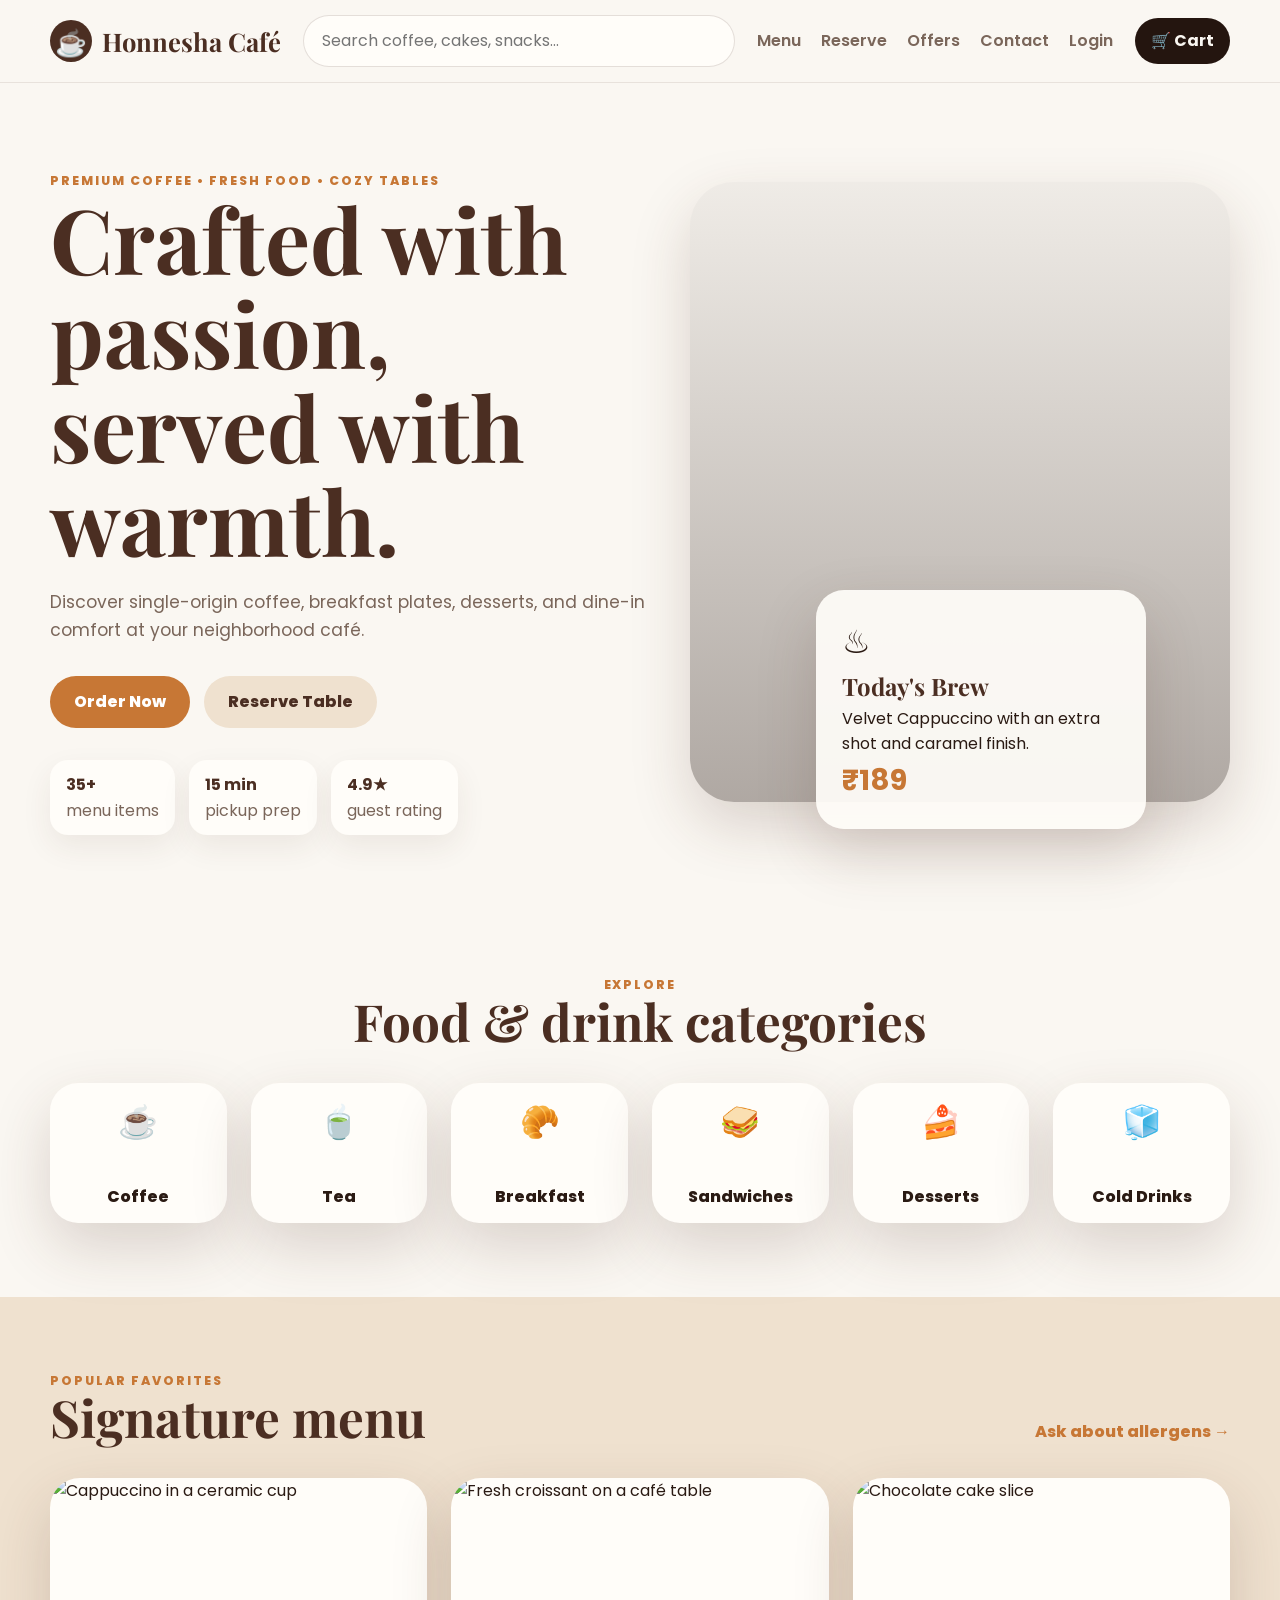
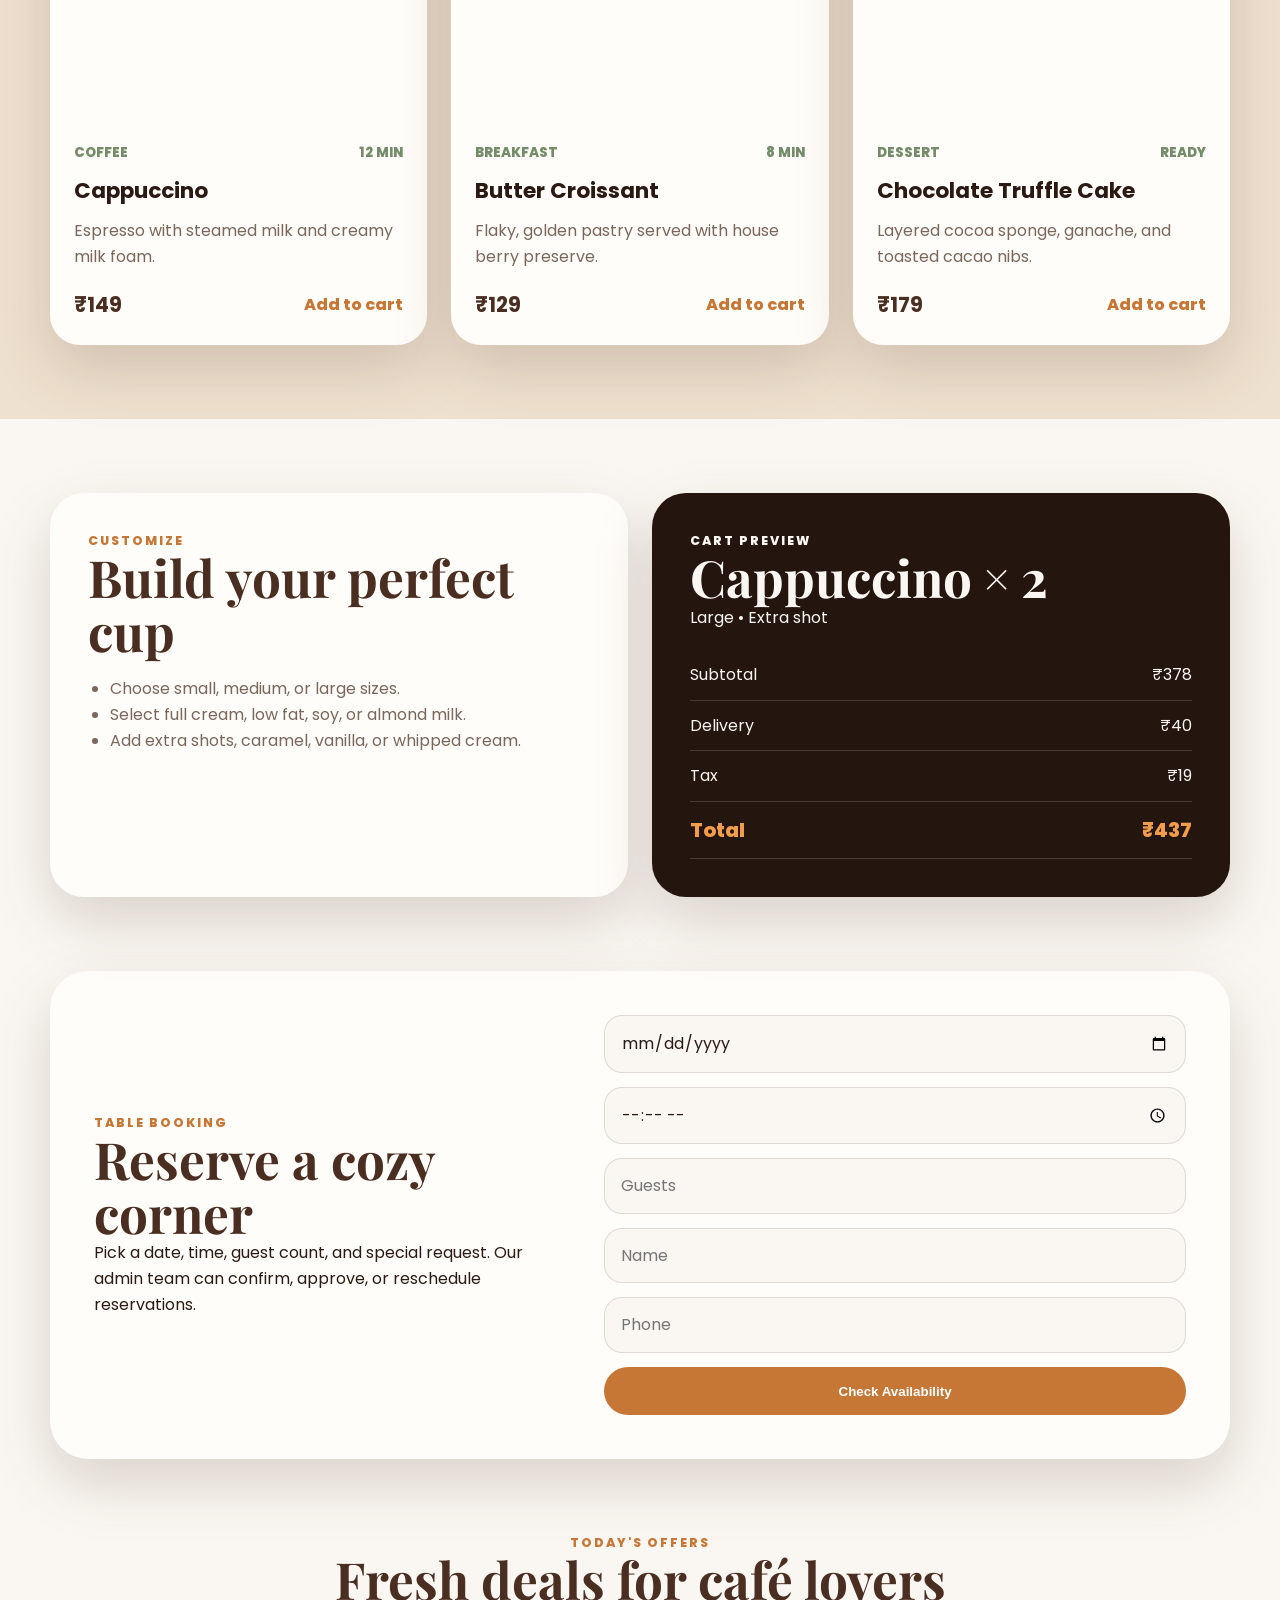
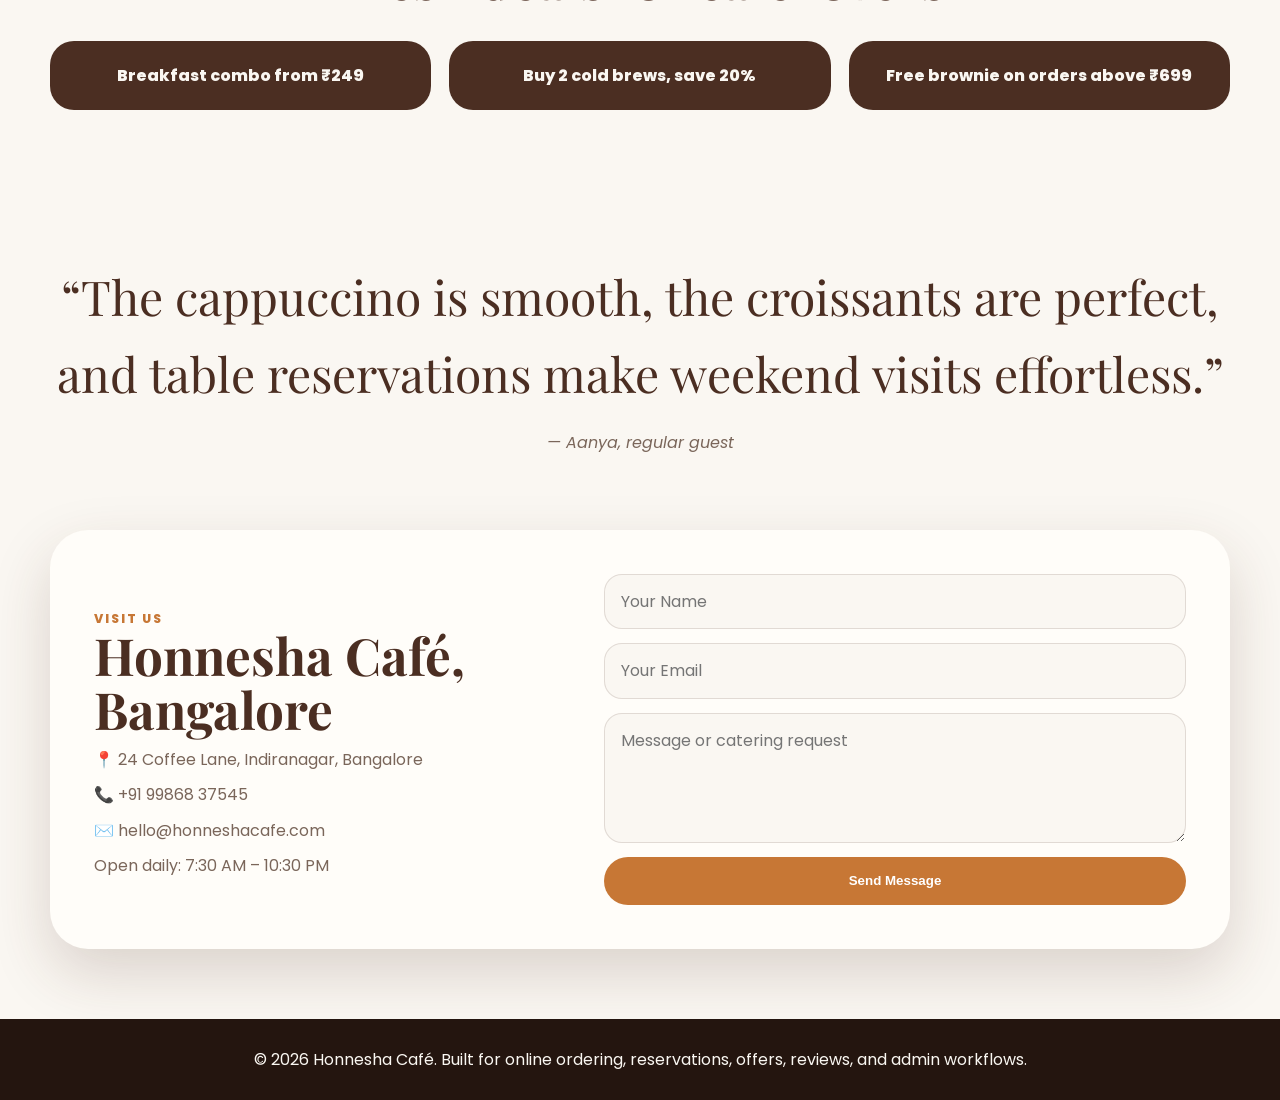
==== commit 165a1767: "Expand static cafe site flow" ====
--- a/index.html
+++ b/index.html
@@ -21,13 +21,13 @@
       </a>
       <input class="nav-search" type="search" placeholder="Search coffee, cakes, snacks..." aria-label="Search menu">
       <ul class="nav-links">
-        <li><a href="#menu">Menu</a></li>
-        <li><a href="#reservation">Reserve</a></li>
+        <li><a href="menu.html">Menu</a></li>
+        <li><a href="reservation.html">Reserve</a></li>
         <li><a href="#offers">Offers</a></li>
         <li><a href="#contact">Contact</a></li>
-        <li><a href="i.html">Login</a></li>
+        <li><a href="login.html">Login</a></li>
       </ul>
-      <a class="cart-chip" href="payment.html" aria-label="Open cart">🛒 Cart</a>
+      <a class="cart-chip" href="cart.html" aria-label="Open cart">🛒 Cart</a>
     </nav>
   </header>
 
@@ -38,8 +38,8 @@
         <h1>Crafted with passion, served with warmth.</h1>
         <p>Discover single-origin coffee, breakfast plates, desserts, and dine-in comfort at your neighborhood café.</p>
         <div class="hero-actions">
-          <a class="btn btn-primary" href="#menu">Order Now</a>
-          <a class="btn btn-secondary" href="#reservation">Reserve Table</a>
+          <a class="btn btn-primary" href="menu.html">Order Now</a>
+          <a class="btn btn-secondary" href="reservation.html">Reserve Table</a>
         </div>
         <div class="hero-stats" aria-label="Café highlights">
           <span><strong>35+</strong> menu items</span>
@@ -85,7 +85,7 @@
             <div class="product-meta"><span>Coffee</span><span>12 min</span></div>
             <h3>Cappuccino</h3>
             <p>Espresso with steamed milk and creamy milk foam.</p>
-            <div class="price-row"><strong>₹149</strong><a href="payment.html">Add to cart</a></div>
+            <div class="price-row"><strong>₹149</strong><button class="link-button add-to-cart" type="button" data-name="Cappuccino" data-price="149">Add to cart</button></div>
           </div>
         </article>
         <article class="product-card">
@@ -94,7 +94,7 @@
             <div class="product-meta"><span>Breakfast</span><span>8 min</span></div>
             <h3>Butter Croissant</h3>
             <p>Flaky, golden pastry served with house berry preserve.</p>
-            <div class="price-row"><strong>₹129</strong><a href="payment.html">Add to cart</a></div>
+            <div class="price-row"><strong>₹129</strong><button class="link-button add-to-cart" type="button" data-name="Butter Croissant" data-price="129">Add to cart</button></div>
           </div>
         </article>
         <article class="product-card">
@@ -103,7 +103,7 @@
             <div class="product-meta"><span>Dessert</span><span>Ready</span></div>
             <h3>Chocolate Truffle Cake</h3>
             <p>Layered cocoa sponge, ganache, and toasted cacao nibs.</p>
-            <div class="price-row"><strong>₹179</strong><a href="payment.html">Add to cart</a></div>
+            <div class="price-row"><strong>₹179</strong><button class="link-button add-to-cart" type="button" data-name="Chocolate Truffle Cake" data-price="179">Add to cart</button></div>
           </div>
         </article>
       </div>
@@ -186,5 +186,6 @@
   <footer class="site-footer">
     <p>© 2026 Honnesha Café. Built for online ordering, reservations, offers, reviews, and admin workflows.</p>
   </footer>
+  <script src="script.js"></script>
 </body>
 </html>
--- a/my.css
+++ b/my.css
@@ -85,6 +85,7 @@
 }
 
 .hero {
+  position: relative;
   width: min(1180px, calc(100% - 32px));
   min-height: calc(100vh - 82px);
   margin: auto;
@@ -235,3 +236,38 @@
   .split { display: block; }
   .reservation-section, .contact-box, .feature-card { padding: 24px; }
 }
+
+.page-shell { width: min(1180px, calc(100% - 32px)); margin: auto; padding: 58px 0 80px; }
+.page-hero { padding: 56px; border-radius: 38px; background: var(--latte); box-shadow: var(--shadow); margin-bottom: 34px; }
+.page-hero h1, .standalone-form h1 { font-family: 'Playfair Display', serif; color: var(--coffee); font-size: clamp(2.4rem, 6vw, 4.8rem); line-height: 1.05; }
+.page-hero p { max-width: 700px; color: var(--muted); margin-top: 14px; }
+.small-page-hero { padding: 42px; }
+.compact-links { margin-left: auto; }
+.link-button { border: 0; background: transparent; color: var(--caramel); font: inherit; font-weight: 800; cursor: pointer; }
+.filter-bar { display: flex; gap: 12px; flex-wrap: wrap; margin-bottom: 28px; }
+.filter-chip { border: 1px solid rgba(75, 46, 34, .16); background: var(--white); color: var(--coffee); padding: 10px 18px; border-radius: 999px; font-weight: 800; cursor: pointer; }
+.filter-chip.active, .filter-chip:hover { background: var(--coffee); color: var(--cream); }
+.menu-page-grid { margin-bottom: 40px; }
+.cart-layout { display: grid; grid-template-columns: 1.3fr .7fr; gap: 28px; align-items: start; }
+.cart-items { display: grid; gap: 16px; }
+.cart-item { display: grid; grid-template-columns: 1fr auto auto; gap: 18px; align-items: center; padding: 22px; border-radius: 24px; background: var(--white); box-shadow: var(--shadow); }
+.cart-item h2, .cart-summary h2, .account-grid h2 { font-family: 'Playfair Display', serif; color: var(--coffee); }
+.quantity-controls { display: inline-flex; align-items: center; gap: 12px; padding: 8px; border-radius: 999px; background: var(--latte); }
+.quantity-controls button { width: 30px; height: 30px; border: 0; border-radius: 50%; background: var(--coffee); color: var(--cream); cursor: pointer; }
+.cart-summary { position: sticky; top: 105px; padding: 26px; border-radius: 28px; background: var(--white); box-shadow: var(--shadow); }
+.coupon-row { display: flex; gap: 10px; margin: 10px 0 20px; }
+.coupon-row input { flex: 1; }
+.light-bill div { border-bottom-color: rgba(75, 46, 34, .12); }
+.full-btn { width: 100%; margin-top: 18px; }
+.standalone-form { margin-top: 40px; }
+.reservation-form label { color: var(--coffee); font-weight: 800; }
+.account-grid { display: grid; grid-template-columns: repeat(3, 1fr); gap: 22px; }
+@media (max-width: 900px) {
+  .cart-layout, .account-grid { grid-template-columns: 1fr; }
+  .cart-summary { position: static; }
+}
+@media (max-width: 560px) {
+  .page-hero { padding: 28px; }
+  .cart-item { grid-template-columns: 1fr; }
+  .coupon-row { flex-direction: column; }
+}
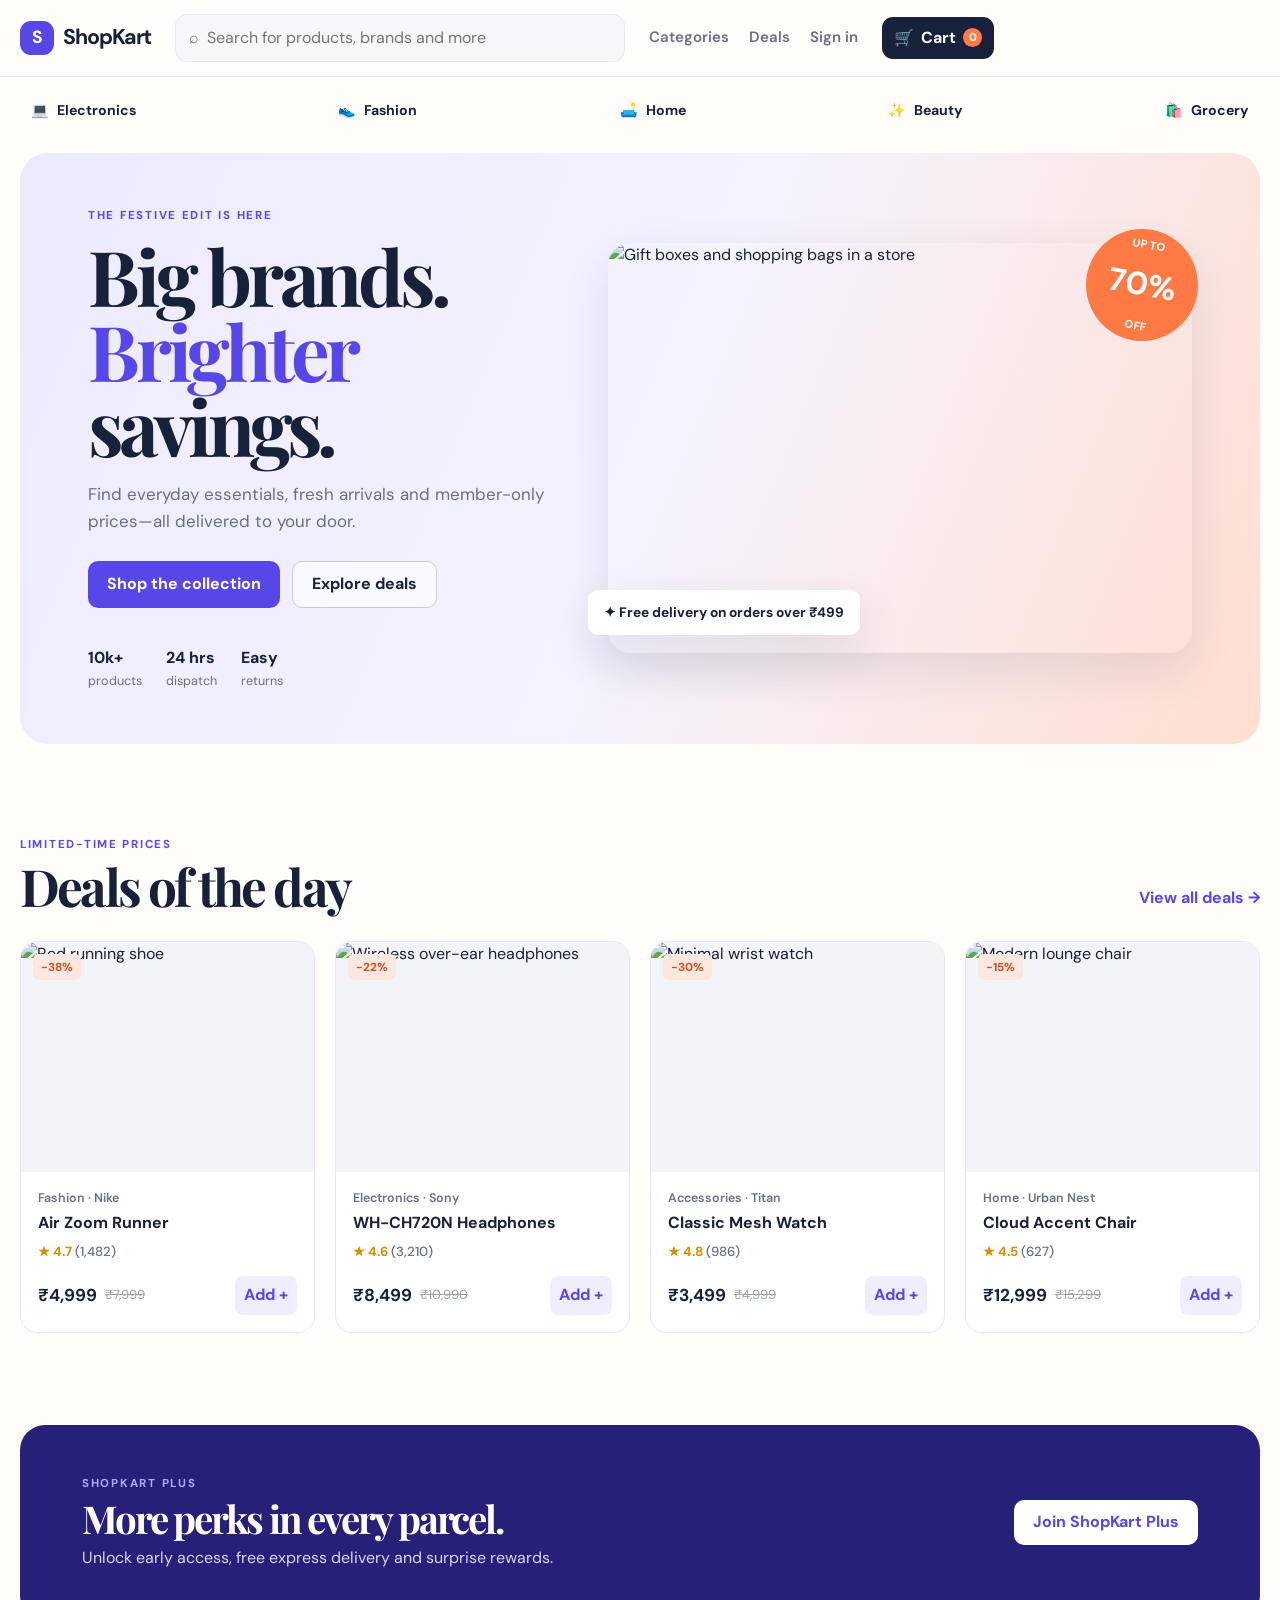
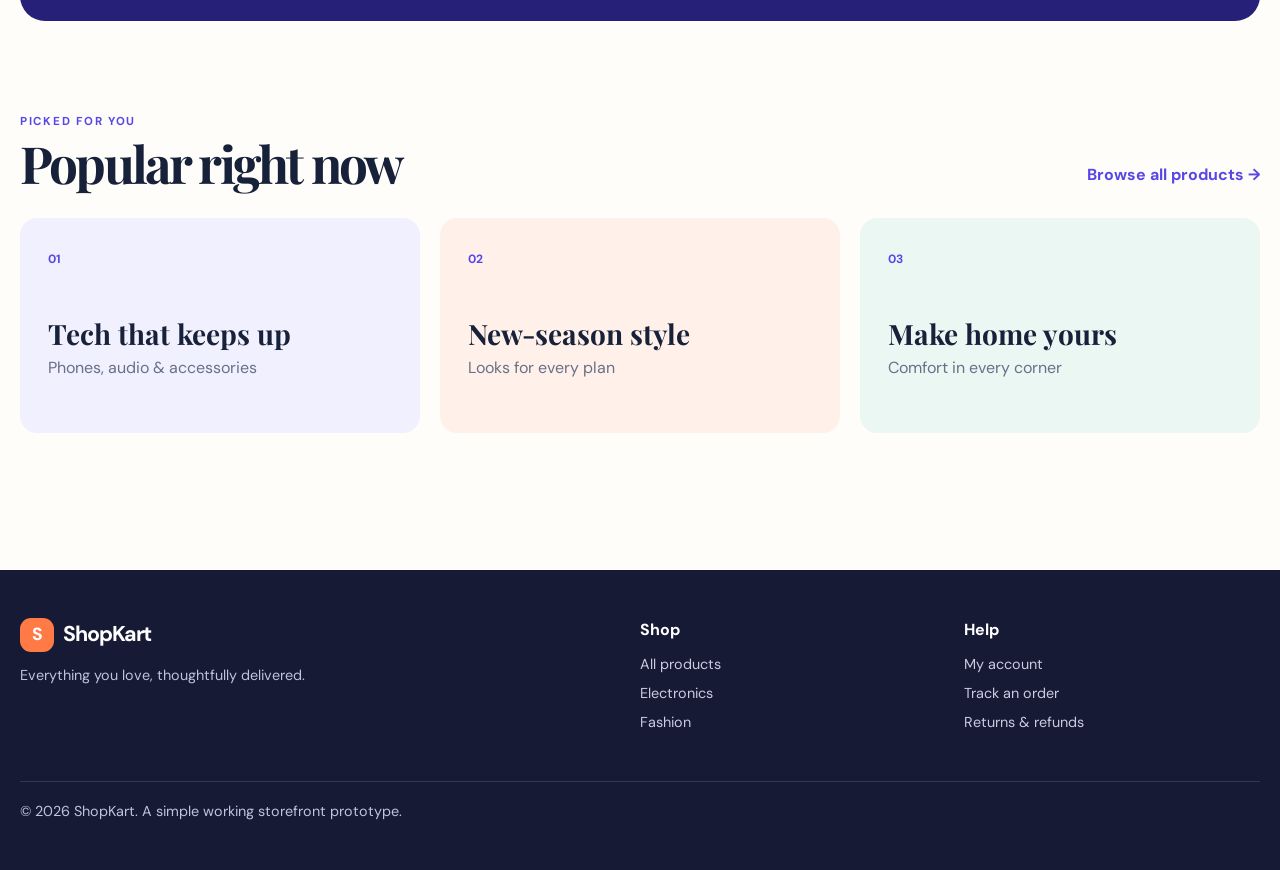
==== commit 6ed0590e: "Build ShopKart storefront MVP" ====
--- a/index.html
+++ b/index.html
@@ -1,191 +1,51 @@
-<!DOCTYPE html>
+<!doctype html>
 <html lang="en">
 <head>
   <meta charset="UTF-8">
   <meta name="viewport" content="width=device-width, initial-scale=1.0">
-  <meta name="description" content="Honnesha Café serves specialty coffee, fresh desserts, breakfast plates, online ordering, table reservations, and local pickup in Bangalore.">
-  <meta property="og:title" content="Honnesha Café | Fresh Coffee, Food & Reservations">
-  <meta property="og:description" content="Order handcrafted coffee, reserve a table, explore offers, and discover today's café favorites.">
-  <title>Honnesha Café | Fresh Coffee, Food & Reservations</title>
+  <meta name="description" content="ShopKart is a modern online store for electronics, fashion, home, and everyday essentials.">
+  <title>ShopKart | Shop smarter, every day</title>
   <link rel="preconnect" href="https://fonts.googleapis.com">
   <link rel="preconnect" href="https://fonts.gstatic.com" crossorigin>
-  <link href="https://fonts.googleapis.com/css2?family=Playfair+Display:wght@600;700&family=Poppins:wght@300;400;500;600;700&display=swap" rel="stylesheet">
+  <link href="https://fonts.googleapis.com/css2?family=DM+Sans:wght@400;500;600;700&family=Playfair+Display:wght@600;700&display=swap" rel="stylesheet">
   <link rel="stylesheet" href="my.css">
 </head>
 <body>
   <header class="site-header">
     <nav class="navbar" aria-label="Primary navigation">
-      <a class="brand" href="index.html" aria-label="Honnesha Café home">
-        <span class="brand-mark">☕</span>
-        <span>Honnesha Café</span>
-      </a>
-      <input class="nav-search" type="search" placeholder="Search coffee, cakes, snacks..." aria-label="Search menu">
-      <ul class="nav-links">
-        <li><a href="menu.html">Menu</a></li>
-        <li><a href="reservation.html">Reserve</a></li>
-        <li><a href="#offers">Offers</a></li>
-        <li><a href="#contact">Contact</a></li>
-        <li><a href="login.html">Login</a></li>
-      </ul>
-      <a class="cart-chip" href="cart.html" aria-label="Open cart">🛒 Cart</a>
+      <a class="brand" href="index.html"><span class="brand-mark">S</span><span>ShopKart</span></a>
+      <form class="nav-search" id="global-search" role="search"><span aria-hidden="true">⌕</span><input type="search" name="q" placeholder="Search for products, brands and more" aria-label="Search products"></form>
+      <ul class="nav-links"><li><a href="menu.html">Categories</a></li><li><a href="#deals">Deals</a></li><li><a href="login.html">Sign in</a></li></ul>
+      <a class="cart-chip" href="cart.html" aria-label="Open shopping cart">🛒 <span>Cart</span><b class="cart-count">0</b></a>
     </nav>
   </header>
 
   <main>
-    <section class="hero" id="home">
-      <div class="hero-content">
-        <p class="eyebrow">Premium coffee • Fresh food • Cozy tables</p>
-        <h1>Crafted with passion, served with warmth.</h1>
-        <p>Discover single-origin coffee, breakfast plates, desserts, and dine-in comfort at your neighborhood café.</p>
-        <div class="hero-actions">
-          <a class="btn btn-primary" href="menu.html">Order Now</a>
-          <a class="btn btn-secondary" href="reservation.html">Reserve Table</a>
-        </div>
-        <div class="hero-stats" aria-label="Café highlights">
-          <span><strong>35+</strong> menu items</span>
-          <span><strong>15 min</strong> pickup prep</span>
-          <span><strong>4.9★</strong> guest rating</span>
-        </div>
-      </div>
-      <div class="hero-card" aria-label="Featured cappuccino card">
-        <span class="steam">♨</span>
-        <h2>Today's Brew</h2>
-        <p>Velvet Cappuccino with an extra shot and caramel finish.</p>
-        <strong>₹189</strong>
+    <section class="category-bar" aria-label="Shop categories">
+      <a href="menu.html?category=electronics">💻 <span>Electronics</span></a><a href="menu.html?category=fashion">👟 <span>Fashion</span></a><a href="menu.html?category=home">🛋️ <span>Home</span></a><a href="menu.html?category=beauty">✨ <span>Beauty</span></a><a href="menu.html?category=grocery">🛍️ <span>Grocery</span></a>
+    </section>
+
+    <section class="hero">
+      <div class="hero-content"><p class="eyebrow">The festive edit is here</p><h1>Big brands.<br><em>Brighter</em> savings.</h1><p>Find everyday essentials, fresh arrivals and member-only prices—all delivered to your door.</p><div class="hero-actions"><a class="btn btn-primary" href="menu.html">Shop the collection</a><a class="btn btn-ghost" href="#deals">Explore deals</a></div><div class="hero-stats"><span><strong>10k+</strong> products</span><span><strong>24 hrs</strong> dispatch</span><span><strong>Easy</strong> returns</span></div></div>
+      <div class="hero-visual"><div class="sale-badge"><span>UP TO</span><strong>70%</strong><span>OFF</span></div><img src="https://images.unsplash.com/photo-1607082348824-0a96f2a4b9da?auto=format&fit=crop&w=1200&q=85" alt="Gift boxes and shopping bags in a store"><div class="hero-note">✦ Free delivery on orders over ₹499</div></div>
+    </section>
+
+    <section class="section" id="deals">
+      <div class="section-heading split"><div><p class="eyebrow">Limited-time prices</p><h2>Deals of the day</h2></div><a class="text-link" href="menu.html">View all deals →</a></div>
+      <div class="product-grid featured-products">
+        <article class="product-card"><span class="discount-tag">-38%</span><img src="https://images.unsplash.com/photo-1542291026-7eec264c27ff?auto=format&fit=crop&w=900&q=80" alt="Red running shoe"><div><p class="product-meta">Fashion · Nike</p><h3>Air Zoom Runner</h3><p class="rating">★ 4.7 <span>(1,482)</span></p><div class="price-row"><strong>₹4,999</strong><s>₹7,999</s><button class="add-to-cart" data-id="runner" data-name="Air Zoom Runner" data-price="4999" type="button">Add +</button></div></div></article>
+        <article class="product-card"><span class="discount-tag">-22%</span><img src="https://images.unsplash.com/photo-1505740420928-5e560c06d30e?auto=format&fit=crop&w=900&q=80" alt="Wireless over-ear headphones"><div><p class="product-meta">Electronics · Sony</p><h3>WH-CH720N Headphones</h3><p class="rating">★ 4.6 <span>(3,210)</span></p><div class="price-row"><strong>₹8,499</strong><s>₹10,990</s><button class="add-to-cart" data-id="headphones" data-name="WH-CH720N Headphones" data-price="8499" type="button">Add +</button></div></div></article>
+        <article class="product-card"><span class="discount-tag">-30%</span><img src="https://images.unsplash.com/photo-1523275335684-37898b6baf30?auto=format&fit=crop&w=900&q=80" alt="Minimal wrist watch"><div><p class="product-meta">Accessories · Titan</p><h3>Classic Mesh Watch</h3><p class="rating">★ 4.8 <span>(986)</span></p><div class="price-row"><strong>₹3,499</strong><s>₹4,999</s><button class="add-to-cart" data-id="watch" data-name="Classic Mesh Watch" data-price="3499" type="button">Add +</button></div></div></article>
+        <article class="product-card"><span class="discount-tag">-15%</span><img src="https://images.unsplash.com/photo-1586023492125-27b2c045efd7?auto=format&fit=crop&w=900&q=80" alt="Modern lounge chair"><div><p class="product-meta">Home · Urban Nest</p><h3>Cloud Accent Chair</h3><p class="rating">★ 4.5 <span>(627)</span></p><div class="price-row"><strong>₹12,999</strong><s>₹15,299</s><button class="add-to-cart" data-id="chair" data-name="Cloud Accent Chair" data-price="12999" type="button">Add +</button></div></div></article>
       </div>
     </section>
 
-    <section class="section" id="categories">
-      <div class="section-heading">
-        <p class="eyebrow">Explore</p>
-        <h2>Food & drink categories</h2>
-      </div>
-      <div class="category-grid">
-        <article>☕<span>Coffee</span></article>
-        <article>🍵<span>Tea</span></article>
-        <article>🥐<span>Breakfast</span></article>
-        <article>🥪<span>Sandwiches</span></article>
-        <article>🍰<span>Desserts</span></article>
-        <article>🧊<span>Cold Drinks</span></article>
-      </div>
-    </section>
+    <section class="promo-band"><div><p class="eyebrow">ShopKart Plus</p><h2>More perks in every parcel.</h2><p>Unlock early access, free express delivery and surprise rewards.</p></div><a class="btn btn-light" href="register.html">Join ShopKart Plus</a></section>
 
-    <section class="section warm-section" id="menu">
-      <div class="section-heading split">
-        <div>
-          <p class="eyebrow">Popular favorites</p>
-          <h2>Signature menu</h2>
-        </div>
-        <a class="text-link" href="#contact">Ask about allergens →</a>
-      </div>
-      <div class="menu-grid">
-        <article class="product-card">
-          <img src="https://images.unsplash.com/photo-1514432324607-a09d9b4aefdd?auto=format&fit=crop&w=900&q=80" alt="Cappuccino in a ceramic cup">
-          <div>
-            <div class="product-meta"><span>Coffee</span><span>12 min</span></div>
-            <h3>Cappuccino</h3>
-            <p>Espresso with steamed milk and creamy milk foam.</p>
-            <div class="price-row"><strong>₹149</strong><button class="link-button add-to-cart" type="button" data-name="Cappuccino" data-price="149">Add to cart</button></div>
-          </div>
-        </article>
-        <article class="product-card">
-          <img src="https://images.unsplash.com/photo-1509440159596-0249088772ff?auto=format&fit=crop&w=900&q=80" alt="Fresh croissant on a café table">
-          <div>
-            <div class="product-meta"><span>Breakfast</span><span>8 min</span></div>
-            <h3>Butter Croissant</h3>
-            <p>Flaky, golden pastry served with house berry preserve.</p>
-            <div class="price-row"><strong>₹129</strong><button class="link-button add-to-cart" type="button" data-name="Butter Croissant" data-price="129">Add to cart</button></div>
-          </div>
-        </article>
-        <article class="product-card">
-          <img src="https://images.unsplash.com/photo-1578985545062-69928b1d9587?auto=format&fit=crop&w=900&q=80" alt="Chocolate cake slice">
-          <div>
-            <div class="product-meta"><span>Dessert</span><span>Ready</span></div>
-            <h3>Chocolate Truffle Cake</h3>
-            <p>Layered cocoa sponge, ganache, and toasted cacao nibs.</p>
-            <div class="price-row"><strong>₹179</strong><button class="link-button add-to-cart" type="button" data-name="Chocolate Truffle Cake" data-price="179">Add to cart</button></div>
-          </div>
-        </article>
-      </div>
-    </section>
-
-    <section class="section feature-grid" id="ordering">
-      <div class="feature-card">
-        <p class="eyebrow">Customize</p>
-        <h2>Build your perfect cup</h2>
-        <ul class="check-list">
-          <li>Choose small, medium, or large sizes.</li>
-          <li>Select full cream, low fat, soy, or almond milk.</li>
-          <li>Add extra shots, caramel, vanilla, or whipped cream.</li>
-        </ul>
-      </div>
-      <div class="feature-card dark-card">
-        <p class="eyebrow">Cart preview</p>
-        <h2>Cappuccino × 2</h2>
-        <p>Large • Extra shot</p>
-        <dl class="bill">
-          <div><dt>Subtotal</dt><dd>₹378</dd></div>
-          <div><dt>Delivery</dt><dd>₹40</dd></div>
-          <div><dt>Tax</dt><dd>₹19</dd></div>
-          <div class="total"><dt>Total</dt><dd>₹437</dd></div>
-        </dl>
-      </div>
-    </section>
-
-    <section class="section reservation-section" id="reservation">
-      <div>
-        <p class="eyebrow">Table booking</p>
-        <h2>Reserve a cozy corner</h2>
-        <p>Pick a date, time, guest count, and special request. Our admin team can confirm, approve, or reschedule reservations.</p>
-      </div>
-      <form class="reservation-form">
-        <input type="date" aria-label="Reservation date" required>
-        <input type="time" aria-label="Reservation time" required>
-        <input type="number" min="1" max="12" placeholder="Guests" aria-label="Number of guests" required>
-        <input type="text" placeholder="Name" aria-label="Customer name" required>
-        <input type="tel" placeholder="Phone" aria-label="Phone number" required>
-        <button class="btn btn-primary" type="submit">Check Availability</button>
-      </form>
-    </section>
-
-    <section class="section" id="offers">
-      <div class="section-heading">
-        <p class="eyebrow">Today's offers</p>
-        <h2>Fresh deals for café lovers</h2>
-      </div>
-      <div class="offer-strip">
-        <span>Breakfast combo from ₹249</span>
-        <span>Buy 2 cold brews, save 20%</span>
-        <span>Free brownie on orders above ₹699</span>
-      </div>
-    </section>
-
-    <section class="section reviews" id="reviews">
-      <blockquote>“The cappuccino is smooth, the croissants are perfect, and table reservations make weekend visits effortless.”</blockquote>
-      <cite>— Aanya, regular guest</cite>
-    </section>
-
-    <section class="section contact-box" id="contact">
-      <div>
-        <p class="eyebrow">Visit us</p>
-        <h2>Honnesha Café, Bangalore</h2>
-        <p>📍 24 Coffee Lane, Indiranagar, Bangalore</p>
-        <p>📞 +91 99868 37545</p>
-        <p>✉️ hello@honneshacafe.com</p>
-        <p>Open daily: 7:30 AM – 10:30 PM</p>
-      </div>
-      <form>
-        <input type="text" placeholder="Your Name" required>
-        <input type="email" placeholder="Your Email" required>
-        <textarea placeholder="Message or catering request"></textarea>
-        <button class="btn btn-primary" type="submit">Send Message</button>
-      </form>
-    </section>
+    <section class="section"><div class="section-heading split"><div><p class="eyebrow">Picked for you</p><h2>Popular right now</h2></div><a class="text-link" href="menu.html">Browse all products →</a></div><div class="category-cards"><a href="menu.html?category=electronics"><span>01</span><h3>Tech that keeps up</h3><p>Phones, audio & accessories</p></a><a href="menu.html?category=fashion"><span>02</span><h3>New-season style</h3><p>Looks for every plan</p></a><a href="menu.html?category=home"><span>03</span><h3>Make home yours</h3><p>Comfort in every corner</p></a></div></section>
   </main>
 
-  <footer class="site-footer">
-    <p>© 2026 Honnesha Café. Built for online ordering, reservations, offers, reviews, and admin workflows.</p>
-  </footer>
+  <footer class="site-footer"><div><a class="brand" href="index.html"><span class="brand-mark">S</span><span>ShopKart</span></a><p>Everything you love, thoughtfully delivered.</p></div><div><strong>Shop</strong><a href="menu.html">All products</a><a href="menu.html?category=electronics">Electronics</a><a href="menu.html?category=fashion">Fashion</a></div><div><strong>Help</strong><a href="account.html">My account</a><a href="cart.html">Track an order</a><a href="#deals">Returns & refunds</a></div><p class="copyright">© 2026 ShopKart. A simple working storefront prototype.</p></footer>
   <script src="script.js"></script>
 </body>
 </html>
--- a/my.css
+++ b/my.css
@@ -1,273 +1,3 @@
-:root {
-  --coffee: #4b2e22;
-  --espresso: #24150f;
-  --cream: #faf7f2;
-  --latte: #efe1cf;
-  --caramel: #c77735;
-  --orange: #f29d4b;
-  --sage: #748c69;
-  --text: #2a1a13;
-  --muted: #7a665a;
-  --white: #fffdf9;
-  --shadow: 0 24px 60px rgba(75, 46, 34, 0.18);
-}
-
-* { box-sizing: border-box; margin: 0; padding: 0; }
-html { scroll-behavior: smooth; }
-body {
-  background: var(--cream);
-  color: var(--text);
-  font-family: 'Poppins', sans-serif;
-  line-height: 1.6;
-}
-img { display: block; max-width: 100%; }
-a { color: inherit; text-decoration: none; }
-
-.site-header {
-  position: sticky;
-  top: 0;
-  z-index: 10;
-  background: rgba(250, 247, 242, 0.92);
-  border-bottom: 1px solid rgba(75, 46, 34, 0.1);
-  backdrop-filter: blur(16px);
-}
-.navbar {
-  width: min(1180px, calc(100% - 32px));
-  min-height: 82px;
-  margin: auto;
-  display: flex;
-  align-items: center;
-  gap: 22px;
-}
-.brand {
-  display: inline-flex;
-  align-items: center;
-  gap: 10px;
-  color: var(--coffee);
-  font-family: 'Playfair Display', serif;
-  font-size: clamp(1.3rem, 2vw, 1.7rem);
-  font-weight: 700;
-  white-space: nowrap;
-}
-.brand-mark {
-  display: grid;
-  place-items: center;
-  width: 42px;
-  height: 42px;
-  border-radius: 50%;
-  background: var(--coffee);
-  color: var(--cream);
-}
-.nav-search {
-  flex: 1;
-  min-width: 180px;
-  border: 1px solid rgba(75, 46, 34, 0.15);
-  border-radius: 999px;
-  padding: 12px 18px;
-  background: var(--white);
-  color: var(--text);
-}
-.nav-links {
-  display: flex;
-  align-items: center;
-  gap: 20px;
-  list-style: none;
-  color: var(--muted);
-  font-weight: 600;
-}
-.nav-links a:hover { color: var(--caramel); }
-.cart-chip {
-  padding: 10px 16px;
-  border-radius: 999px;
-  background: var(--espresso);
-  color: var(--cream);
-  font-weight: 700;
-}
-
-.hero {
-  position: relative;
-  width: min(1180px, calc(100% - 32px));
-  min-height: calc(100vh - 82px);
-  margin: auto;
-  display: grid;
-  grid-template-columns: minmax(0, 1.05fr) minmax(300px, 0.95fr);
-  gap: 44px;
-  align-items: center;
-  padding: 64px 0;
-}
-.hero::after {
-  content: '';
-  min-height: 620px;
-  border-radius: 44px;
-  background: linear-gradient(180deg, rgba(36, 21, 15, 0.05), rgba(36, 21, 15, 0.35)), url('https://images.unsplash.com/photo-1501339847302-ac426a4a7cbb?auto=format&fit=crop&w=1100&q=85') center/cover;
-  box-shadow: var(--shadow);
-}
-.hero-content h1, .section h2 {
-  font-family: 'Playfair Display', serif;
-  color: var(--coffee);
-  line-height: 1.05;
-}
-.hero-content h1 { font-size: clamp(3rem, 7vw, 6.4rem); }
-.hero-content p { max-width: 620px; margin-top: 22px; color: var(--muted); font-size: 1.08rem; }
-.eyebrow {
-  color: var(--caramel) !important;
-  font-size: .78rem !important;
-  font-weight: 800;
-  letter-spacing: .16em;
-  text-transform: uppercase;
-}
-.hero-actions, .hero-stats { display: flex; flex-wrap: wrap; gap: 14px; margin-top: 32px; }
-.btn {
-  display: inline-flex;
-  justify-content: center;
-  align-items: center;
-  min-height: 48px;
-  border: 0;
-  border-radius: 999px;
-  padding: 13px 24px;
-  font-weight: 800;
-  cursor: pointer;
-}
-.btn-primary { background: var(--caramel); color: white; }
-.btn-secondary { background: var(--latte); color: var(--coffee); }
-.hero-stats span {
-  padding: 12px 16px;
-  border-radius: 18px;
-  background: var(--white);
-  box-shadow: 0 12px 30px rgba(75, 46, 34, 0.08);
-  color: var(--muted);
-}
-.hero-stats strong { display: block; color: var(--coffee); }
-.hero-card {
-  position: absolute;
-  right: max(32px, calc((100vw - 1180px) / 2 + 34px));
-  bottom: 72px;
-  width: min(330px, calc(100% - 64px));
-  padding: 26px;
-  border-radius: 28px;
-  background: rgba(255, 253, 249, 0.92);
-  box-shadow: var(--shadow);
-}
-.hero-card h2 { font-family: 'Playfair Display', serif; color: var(--coffee); }
-.hero-card strong { color: var(--caramel); font-size: 1.8rem; }
-.steam { font-size: 2rem; }
-
-.section { width: min(1180px, calc(100% - 32px)); margin: auto; padding: 74px 0; }
-.section-heading { text-align: center; margin-bottom: 34px; }
-.section-heading h2, .section h2 { font-size: clamp(2rem, 4vw, 3.3rem); }
-.split { display: flex; align-items: end; justify-content: space-between; gap: 20px; text-align: left; }
-.text-link { color: var(--caramel); font-weight: 800; }
-.category-grid, .menu-grid, .feature-grid { display: grid; gap: 24px; }
-.category-grid { grid-template-columns: repeat(6, 1fr); }
-.category-grid article {
-  display: grid;
-  place-items: center;
-  gap: 12px;
-  min-height: 140px;
-  border-radius: 28px;
-  background: var(--white);
-  box-shadow: var(--shadow);
-  font-size: 2rem;
-}
-.category-grid span { font-size: 1rem; font-weight: 800; }
-.warm-section { background: var(--latte); width: 100%; padding-inline: max(16px, calc((100vw - 1180px) / 2)); }
-.menu-grid { grid-template-columns: repeat(3, 1fr); }
-.product-card { overflow: hidden; border-radius: 30px; background: var(--white); box-shadow: var(--shadow); }
-.product-card img { width: 100%; height: 240px; object-fit: cover; }
-.product-card > div { padding: 24px; }
-.product-meta, .price-row, .bill div { display: flex; justify-content: space-between; gap: 12px; }
-.product-meta { color: var(--sage); font-size: .84rem; font-weight: 800; text-transform: uppercase; }
-.product-card h3 { margin-top: 10px; font-size: 1.35rem; }
-.product-card p { margin: 10px 0 18px; color: var(--muted); }
-.price-row strong { color: var(--coffee); font-size: 1.3rem; }
-.price-row a { color: var(--caramel); font-weight: 800; }
-.feature-grid { grid-template-columns: 1fr 1fr; }
-.feature-card { padding: 38px; border-radius: 34px; background: var(--white); box-shadow: var(--shadow); }
-.dark-card { background: var(--espresso); color: var(--cream); }
-.dark-card h2, .dark-card .eyebrow { color: var(--cream) !important; }
-.check-list { margin-top: 18px; padding-left: 22px; color: var(--muted); }
-.bill { margin-top: 20px; }
-.bill div { padding: 12px 0; border-bottom: 1px solid rgba(250, 247, 242, 0.16); }
-.total { color: var(--orange); font-size: 1.25rem; font-weight: 800; }
-.reservation-section, .contact-box {
-  display: grid;
-  grid-template-columns: .9fr 1.1fr;
-  gap: 34px;
-  align-items: center;
-  padding: 44px;
-  border-radius: 38px;
-  background: var(--white);
-  box-shadow: var(--shadow);
-}
-.reservation-form, .contact-box form { display: grid; gap: 14px; }
-input, textarea {
-  width: 100%;
-  border: 1px solid rgba(75, 46, 34, 0.14);
-  border-radius: 18px;
-  padding: 14px 16px;
-  background: var(--cream);
-  color: var(--text);
-  font: inherit;
-}
-textarea { min-height: 130px; resize: vertical; }
-.offer-strip { display: grid; grid-template-columns: repeat(3, 1fr); gap: 18px; }
-.offer-strip span { padding: 22px; border-radius: 24px; background: var(--coffee); color: var(--cream); font-weight: 800; text-align: center; }
-.reviews { text-align: center; }
-.reviews blockquote { font-family: 'Playfair Display', serif; font-size: clamp(1.8rem, 4vw, 3rem); color: var(--coffee); }
-.reviews cite { display: block; margin-top: 18px; color: var(--muted); }
-.contact-box { margin-bottom: 70px; }
-.contact-box p { margin-top: 10px; color: var(--muted); }
-.site-footer { padding: 28px 16px; background: var(--espresso); color: var(--cream); text-align: center; }
-
-@media (max-width: 900px) {
-  .navbar { flex-wrap: wrap; padding: 14px 0; }
-  .nav-search { order: 3; flex-basis: 100%; }
-  .nav-links { width: 100%; overflow-x: auto; padding-bottom: 8px; }
-  .hero, .feature-grid, .reservation-section, .contact-box { grid-template-columns: 1fr; }
-  .hero { min-height: auto; padding-top: 42px; }
-  .hero::after { min-height: 420px; }
-  .hero-card { position: static; width: auto; margin: -150px 24px 0 auto; }
-  .category-grid, .menu-grid, .offer-strip { grid-template-columns: repeat(2, 1fr); }
-}
-@media (max-width: 560px) {
-  .cart-chip { width: 100%; text-align: center; }
-  .hero-content h1 { font-size: 3rem; }
-  .category-grid, .menu-grid, .offer-strip { grid-template-columns: 1fr; }
-  .split { display: block; }
-  .reservation-section, .contact-box, .feature-card { padding: 24px; }
-}
-
-.page-shell { width: min(1180px, calc(100% - 32px)); margin: auto; padding: 58px 0 80px; }
-.page-hero { padding: 56px; border-radius: 38px; background: var(--latte); box-shadow: var(--shadow); margin-bottom: 34px; }
-.page-hero h1, .standalone-form h1 { font-family: 'Playfair Display', serif; color: var(--coffee); font-size: clamp(2.4rem, 6vw, 4.8rem); line-height: 1.05; }
-.page-hero p { max-width: 700px; color: var(--muted); margin-top: 14px; }
-.small-page-hero { padding: 42px; }
-.compact-links { margin-left: auto; }
-.link-button { border: 0; background: transparent; color: var(--caramel); font: inherit; font-weight: 800; cursor: pointer; }
-.filter-bar { display: flex; gap: 12px; flex-wrap: wrap; margin-bottom: 28px; }
-.filter-chip { border: 1px solid rgba(75, 46, 34, .16); background: var(--white); color: var(--coffee); padding: 10px 18px; border-radius: 999px; font-weight: 800; cursor: pointer; }
-.filter-chip.active, .filter-chip:hover { background: var(--coffee); color: var(--cream); }
-.menu-page-grid { margin-bottom: 40px; }
-.cart-layout { display: grid; grid-template-columns: 1.3fr .7fr; gap: 28px; align-items: start; }
-.cart-items { display: grid; gap: 16px; }
-.cart-item { display: grid; grid-template-columns: 1fr auto auto; gap: 18px; align-items: center; padding: 22px; border-radius: 24px; background: var(--white); box-shadow: var(--shadow); }
-.cart-item h2, .cart-summary h2, .account-grid h2 { font-family: 'Playfair Display', serif; color: var(--coffee); }
-.quantity-controls { display: inline-flex; align-items: center; gap: 12px; padding: 8px; border-radius: 999px; background: var(--latte); }
-.quantity-controls button { width: 30px; height: 30px; border: 0; border-radius: 50%; background: var(--coffee); color: var(--cream); cursor: pointer; }
-.cart-summary { position: sticky; top: 105px; padding: 26px; border-radius: 28px; background: var(--white); box-shadow: var(--shadow); }
-.coupon-row { display: flex; gap: 10px; margin: 10px 0 20px; }
-.coupon-row input { flex: 1; }
-.light-bill div { border-bottom-color: rgba(75, 46, 34, .12); }
-.full-btn { width: 100%; margin-top: 18px; }
-.standalone-form { margin-top: 40px; }
-.reservation-form label { color: var(--coffee); font-weight: 800; }
-.account-grid { display: grid; grid-template-columns: repeat(3, 1fr); gap: 22px; }
-@media (max-width: 900px) {
-  .cart-layout, .account-grid { grid-template-columns: 1fr; }
-  .cart-summary { position: static; }
-}
-@media (max-width: 560px) {
-  .page-hero { padding: 28px; }
-  .cart-item { grid-template-columns: 1fr; }
-  .coupon-row { flex-direction: column; }
-}
+:root{--ink:#17213a;--muted:#687086;--paper:#fffdf9;--surface:#f7f8fc;--line:#e6e9f1;--violet:#5847e8;--deep:#262078;--orange:#ff7a45;--gold:#f5b942;--shadow:0 18px 48px rgba(28,36,70,.1)}*{box-sizing:border-box;margin:0;padding:0}html{scroll-behavior:smooth}body{background:var(--paper);color:var(--ink);font-family:'DM Sans',sans-serif;line-height:1.55}a{color:inherit;text-decoration:none}img{display:block;width:100%;max-width:100%;object-fit:cover}button,input,select{font:inherit}.site-header{position:sticky;z-index:20;top:0;background:rgba(255,253,249,.94);border-bottom:1px solid var(--line);backdrop-filter:blur(16px)}.navbar{width:min(1240px,calc(100% - 40px));min-height:76px;margin:auto;display:flex;align-items:center;gap:24px}.brand{display:inline-flex;align-items:center;gap:9px;font-size:1.34rem;font-weight:700;letter-spacing:-.05em;white-space:nowrap}.brand-mark{width:34px;height:34px;display:grid;place-items:center;border-radius:11px;background:var(--violet);color:#fff;font-size:1.1rem;letter-spacing:0}.nav-search{flex:1;display:flex;align-items:center;gap:8px;max-width:450px;padding:0 13px;border:1px solid var(--line);border-radius:12px;background:#f6f7fb;color:var(--muted)}.nav-search input{width:100%;padding:11px 0;border:0;outline:0;background:transparent;color:var(--ink)}.nav-links{display:flex;align-items:center;gap:20px;list-style:none;color:var(--muted);font-size:.94rem;font-weight:600}.nav-links a:hover,.text-link:hover{color:var(--violet)}.compact-links{margin-left:auto}.cart-chip{display:inline-flex;align-items:center;gap:7px;padding:9px 12px;border-radius:11px;background:var(--ink);color:#fff;font-weight:700}.cart-count{display:grid;place-items:center;min-width:19px;height:19px;padding:0 5px;border-radius:99px;background:var(--orange);font-size:.72rem}.category-bar{width:min(1240px,calc(100% - 40px));margin:auto;padding:16px 0;display:flex;justify-content:space-between;gap:14px;overflow-x:auto}.category-bar a{display:flex;align-items:center;gap:8px;padding:7px 11px;border-radius:9px;white-space:nowrap;font-size:.88rem;font-weight:700}.category-bar a:hover{background:#f0effe;color:var(--violet)}.hero{width:min(1240px,calc(100% - 40px));min-height:520px;margin:8px auto 0;display:grid;grid-template-columns:.9fr 1.1fr;align-items:center;gap:42px;padding:54px 68px;border-radius:28px;background:linear-gradient(112deg,#eceaff 0%,#f5f3ff 52%,#ffded0 100%);overflow:hidden}.eyebrow{color:var(--violet);font-size:.72rem;font-weight:700;letter-spacing:.15em;text-transform:uppercase}.hero h1,.page-hero h1,.section h2,.promo-band h2{font-family:'Playfair Display',serif;line-height:.98;letter-spacing:-.055em}.hero h1{margin:13px 0 18px;font-size:clamp(3.2rem,6vw,5.8rem)}.hero h1 em{color:var(--violet);font-style:normal}.hero-content>p:not(.eyebrow){max-width:500px;color:var(--muted);font-size:1.06rem}.hero-actions{display:flex;gap:12px;flex-wrap:wrap;margin-top:27px}.btn{display:inline-flex;justify-content:center;align-items:center;min-height:45px;padding:10px 19px;border:0;border-radius:10px;font-weight:700;cursor:pointer}.btn-primary{background:var(--violet);color:#fff}.btn-primary:hover{background:var(--deep)}.btn-ghost{border:1px solid #cbc8e8;background:#fff9;color:var(--ink)}.btn-light{background:#fff;color:var(--violet)}.hero-stats{display:flex;gap:24px;margin-top:38px}.hero-stats span{color:var(--muted);font-size:.79rem}.hero-stats strong{display:block;color:var(--ink);font-size:1rem}.hero-visual{position:relative;height:410px}.hero-visual img{height:100%;border-radius:22px;box-shadow:var(--shadow)}.sale-badge{position:absolute;z-index:1;top:-14px;right:-6px;display:grid;place-items:center;width:112px;height:112px;border-radius:50%;background:var(--orange);color:#fff;transform:rotate(10deg);font-size:.7rem;font-weight:700;line-height:1.1}.sale-badge strong{font-size:2rem}.hero-note{position:absolute;bottom:18px;left:-20px;padding:12px 16px;border-radius:10px;background:#fff;box-shadow:var(--shadow);font-weight:700;font-size:.86rem}.section,.page-shell{width:min(1240px,calc(100% - 40px));margin:auto}.section{padding:92px 0}.section-heading{margin-bottom:30px}.split{display:flex;align-items:end;justify-content:space-between;gap:20px}.section h2{margin-top:7px;font-size:clamp(2.1rem,4vw,3.4rem)}.text-link{color:var(--violet);font-weight:700}.product-grid{display:grid;grid-template-columns:repeat(4,1fr);gap:20px}.product-card{position:relative;overflow:hidden;border:1px solid var(--line);border-radius:17px;background:#fff;transition:transform .2s,box-shadow .2s}.product-card:hover{transform:translateY(-5px);box-shadow:var(--shadow)}.product-card img{height:230px;background:#f3f4f8}.product-card>div{padding:17px}.discount-tag{position:absolute;z-index:1;top:12px;left:12px;padding:4px 8px;border-radius:6px;background:#fce8df;color:#d54d20;font-size:.73rem;font-weight:700}.product-meta{color:var(--muted);font-size:.78rem;font-weight:600}.product-card h3{margin-top:5px;font-size:1rem;line-height:1.3}.rating{margin-top:8px;color:#dd8d00;font-size:.83rem;font-weight:700}.rating span{color:var(--muted);font-weight:500}.price-row{display:flex;align-items:center;gap:8px;margin-top:13px}.price-row strong{font-size:1.08rem}.price-row s{color:#9aa0ae;font-size:.82rem}.add-to-cart{margin-left:auto;padding:7px 9px;border:0;border-radius:8px;background:#efedff;color:var(--violet);font-weight:700;cursor:pointer}.add-to-cart:hover{background:var(--violet);color:#fff}.promo-band{width:min(1240px,calc(100% - 40px));margin:0 auto;padding:50px 62px;display:flex;justify-content:space-between;align-items:center;gap:24px;border-radius:25px;background:var(--deep);color:#fff}.promo-band .eyebrow{color:#aea8ff}.promo-band h2{margin:8px 0;font-size:clamp(2rem,3vw,3rem)}.promo-band p:not(.eyebrow){color:#d7d5f5}.category-cards{display:grid;grid-template-columns:repeat(3,1fr);gap:20px}.category-cards a{min-height:215px;padding:28px;border-radius:17px;background:#f1f0ff;transition:transform .2s}.category-cards a:nth-child(2){background:#fff1e9}.category-cards a:nth-child(3){background:#eaf7f3}.category-cards a:hover{transform:translateY(-4px)}.category-cards span{color:var(--violet);font-size:.75rem;font-weight:700}.category-cards h3{margin-top:48px;font-family:'Playfair Display',serif;font-size:1.75rem;line-height:1.05}.category-cards p{margin-top:8px;color:var(--muted)}.site-footer{display:grid;grid-template-columns:2fr 1fr 1fr;gap:28px;margin-top:45px;padding:48px max(20px,calc((100vw - 1240px)/2));background:#171a35;color:#fff}.site-footer .brand-mark{background:var(--orange)}.site-footer p{margin-top:12px;color:#bfc3dd;font-size:.9rem}.site-footer strong{display:block;margin-bottom:10px}.site-footer div>a:not(.brand){display:block;margin:7px 0;color:#c9cce1;font-size:.9rem}.copyright{grid-column:1/-1;padding-top:18px;border-top:1px solid #323756}.page-shell{padding:54px 0 90px}.page-hero{margin-bottom:34px;padding:46px 54px;border-radius:20px;background:#f0efff}.page-hero h1{margin:9px 0 12px;font-size:clamp(2.8rem,5vw,4.8rem)}.page-hero p:not(.eyebrow){color:var(--muted);max-width:620px}.catalog-layout{display:grid;grid-template-columns:210px 1fr;gap:30px}.filters{padding:5px}.filters h2{font-size:1.25rem}.filters>div{margin-top:22px;padding-top:19px;border-top:1px solid var(--line)}.filters h3{margin-bottom:10px;font-size:.88rem}.filters .filter-chip{display:block;width:100%;margin:6px 0;padding:8px 10px;border:0;border-radius:8px;background:transparent;text-align:left;color:var(--muted);font-size:.9rem;font-weight:600;cursor:pointer}.filters .filter-chip.active,.filters .filter-chip:hover{background:#efedff;color:var(--violet)}.filters label{display:block;margin:8px 0;color:var(--muted);font-size:.87rem}.filters input{accent-color:var(--violet)}.catalog-toolbar{display:flex;justify-content:space-between;align-items:center;margin-bottom:18px;color:var(--muted)}.catalog-toolbar select{margin-left:7px;padding:8px;border:1px solid var(--line);border-radius:7px;background:#fff;color:var(--ink)}.empty-state{padding:45px;text-align:center;color:var(--muted)}.cart-layout{display:grid;grid-template-columns:1.4fr .6fr;align-items:start;gap:26px}.cart-items{display:grid;gap:14px}.cart-item{display:grid;grid-template-columns:1fr auto auto;align-items:center;gap:18px;padding:20px;border:1px solid var(--line);border-radius:14px;background:#fff}.cart-item h2,.cart-summary h2{font-size:1.1rem}.cart-item p{color:var(--muted);font-size:.9rem}.quantity-controls{display:inline-flex;align-items:center;gap:9px;padding:5px;border-radius:8px;background:#f2f3f8}.quantity-controls button{width:27px;height:27px;border:0;border-radius:6px;background:#fff;color:var(--ink);font-size:1.15rem;cursor:pointer}.cart-summary{position:sticky;top:95px;padding:23px;border:1px solid var(--line);border-radius:14px;background:#fff}.coupon-row{display:flex;gap:8px;margin:10px 0 16px}.coupon-row input{width:100%;padding:9px;border:1px solid var(--line);border-radius:8px}.coupon-row .btn{min-height:0;padding:8px 12px;white-space:nowrap}.bill{margin-top:12px}.bill div{display:flex;justify-content:space-between;padding:10px 0;border-bottom:1px solid var(--line);color:var(--muted)}.bill .total{color:var(--ink);font-size:1.12rem;font-weight:700}.full-btn{width:100%;margin-top:16px}.checkout-panel{max-width:800px;margin:auto;padding:34px;border:1px solid var(--line);border-radius:18px;background:#fff}.checkout-steps{display:flex;gap:9px;margin-bottom:28px;color:var(--muted);font-size:.86rem}.checkout-steps span:first-child{color:var(--violet);font-weight:700}.form-grid{display:grid;grid-template-columns:1fr 1fr;gap:14px}.form-grid .wide{grid-column:1/-1}.field label{display:block;margin-bottom:6px;font-size:.85rem;font-weight:700}.field input,.field textarea{width:100%;padding:11px;border:1px solid var(--line);border-radius:8px;outline-color:var(--violet)}.payment-choice{display:flex;align-items:center;gap:10px;margin:21px 0;padding:14px;border:1px solid #dcd9ff;border-radius:9px;background:#f6f5ff}.order-success{text-align:center}.order-success .success-icon{display:grid;place-items:center;width:64px;height:64px;margin:0 auto 17px;border-radius:50%;background:#e1f7ed;color:#16884e;font-size:2rem}.order-success p{margin:9px 0;color:var(--muted)}
+@media(max-width:950px){.navbar{flex-wrap:wrap;padding:12px 0}.nav-search{order:4;max-width:none;flex-basis:100%}.hero{grid-template-columns:1fr;padding:45px}.hero-visual{height:330px}.product-grid{grid-template-columns:repeat(2,1fr)}.catalog-layout,.cart-layout{grid-template-columns:1fr}.filters{display:flex;gap:15px;overflow-x:auto}.filters>div{min-width:160px}.cart-summary{position:static}.site-footer{grid-template-columns:1fr 1fr}}@media(max-width:600px){.navbar,.category-bar,.hero,.section,.page-shell,.promo-band{width:calc(100% - 28px)}.nav-links{display:none}.cart-chip span{display:none}.hero{padding:34px 24px;min-height:auto}.hero h1{font-size:3.2rem}.hero-visual{height:255px}.hero-note{left:10px;font-size:.72rem}.hero-stats{gap:13px}.section{padding:60px 0}.split,.promo-band{align-items:flex-start;flex-direction:column}.product-grid,.category-cards,.site-footer{grid-template-columns:1fr}.product-card img{height:250px}.page-hero{padding:30px 24px}.catalog-toolbar{align-items:flex-start;gap:12px;flex-direction:column}.cart-item{grid-template-columns:1fr}.form-grid{grid-template-columns:1fr}.form-grid .wide{grid-column:auto}.checkout-panel{padding:22px}.site-footer{padding:40px 20px}}
+.auth-page{display:grid;min-height:100vh;place-items:center;padding:24px;background:linear-gradient(135deg,#eeecff,#fff1eb)}.auth-card{width:min(100%,430px);padding:38px;border:1px solid var(--line);border-radius:20px;background:#fff;box-shadow:var(--shadow)}.auth-card>.eyebrow{margin-top:34px}.auth-card h1{margin:8px 0;font-family:'Playfair Display',serif;font-size:2.35rem;line-height:1.02;letter-spacing:-.05em}.auth-copy{color:var(--muted)}.auth-form{display:grid;gap:15px;margin-top:25px}.auth-form label{display:grid;gap:6px;font-size:.87rem;font-weight:700}.auth-form input{padding:11px;border:1px solid var(--line);border-radius:8px;outline-color:var(--violet)}.auth-form .btn{width:100%;margin-top:4px}.auth-footer{margin-top:22px;color:var(--muted);font-size:.9rem;text-align:center}.auth-footer a{color:var(--violet);font-weight:700}
